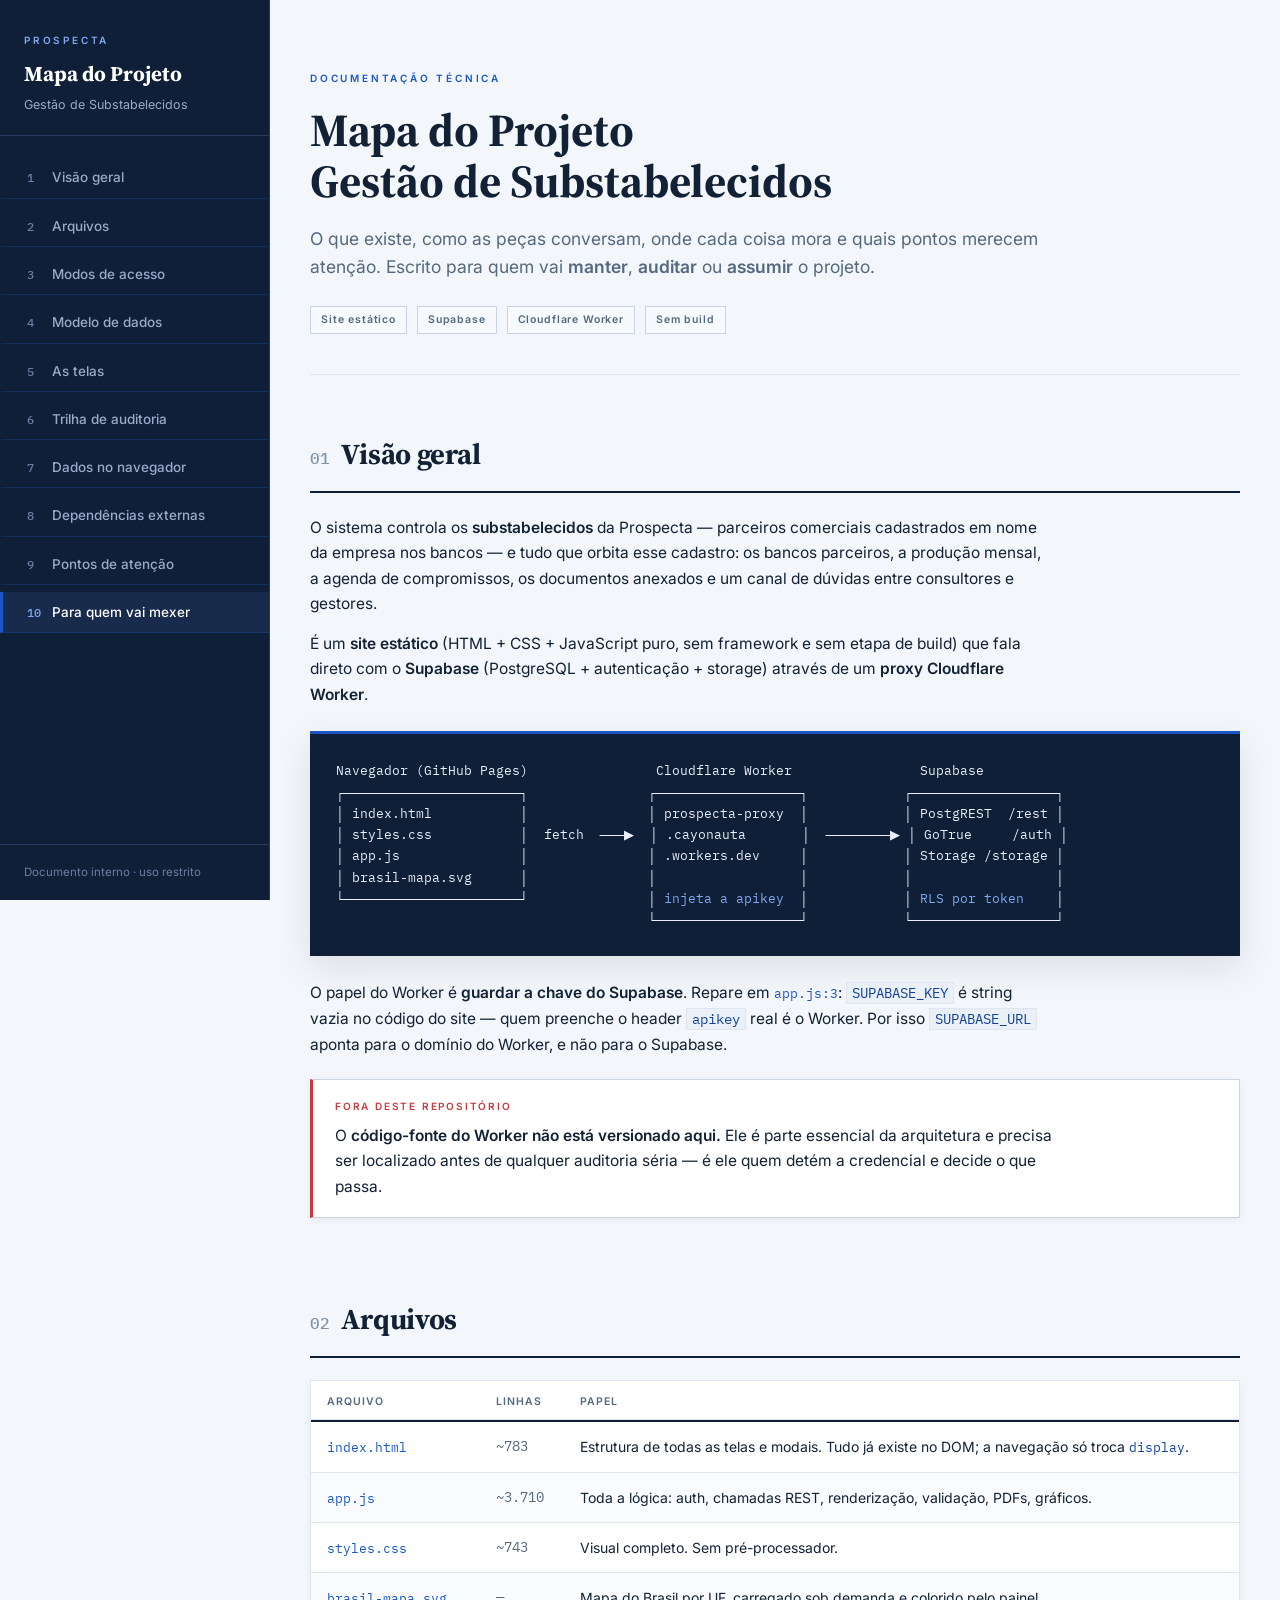
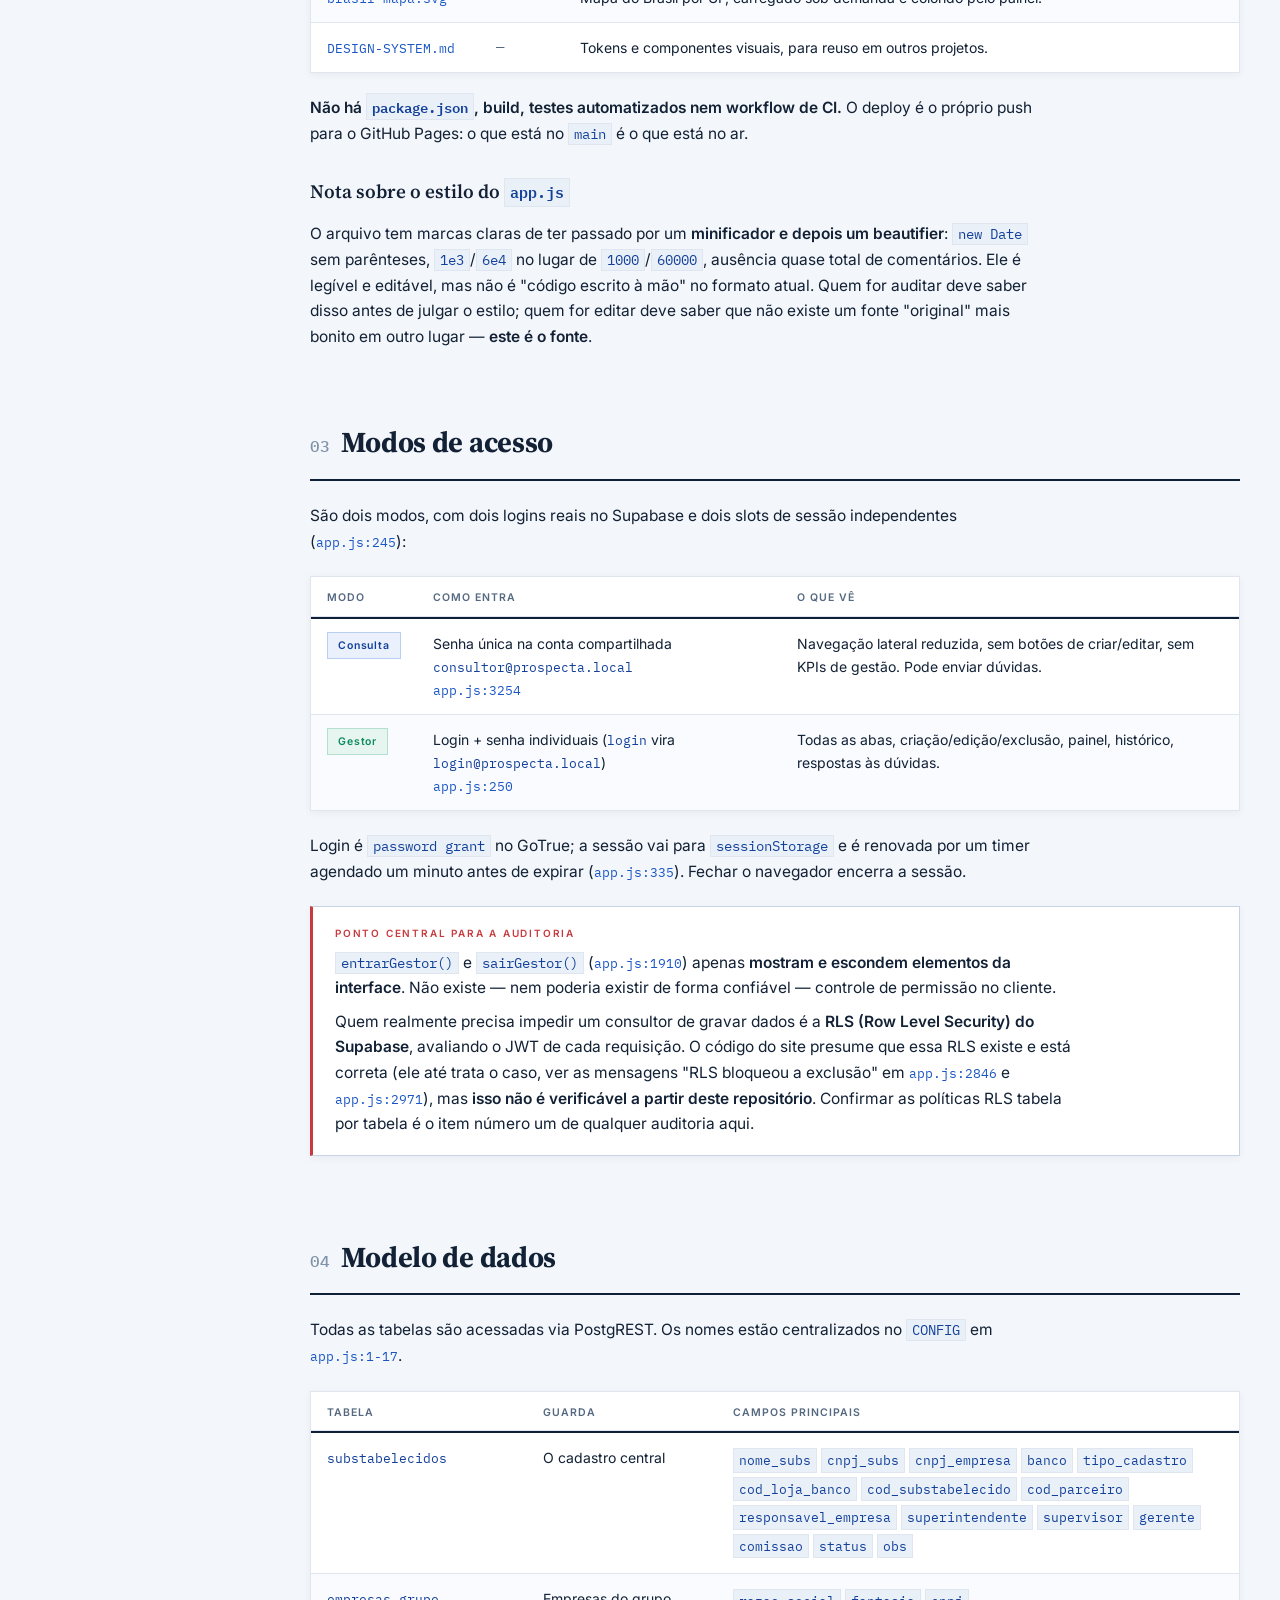
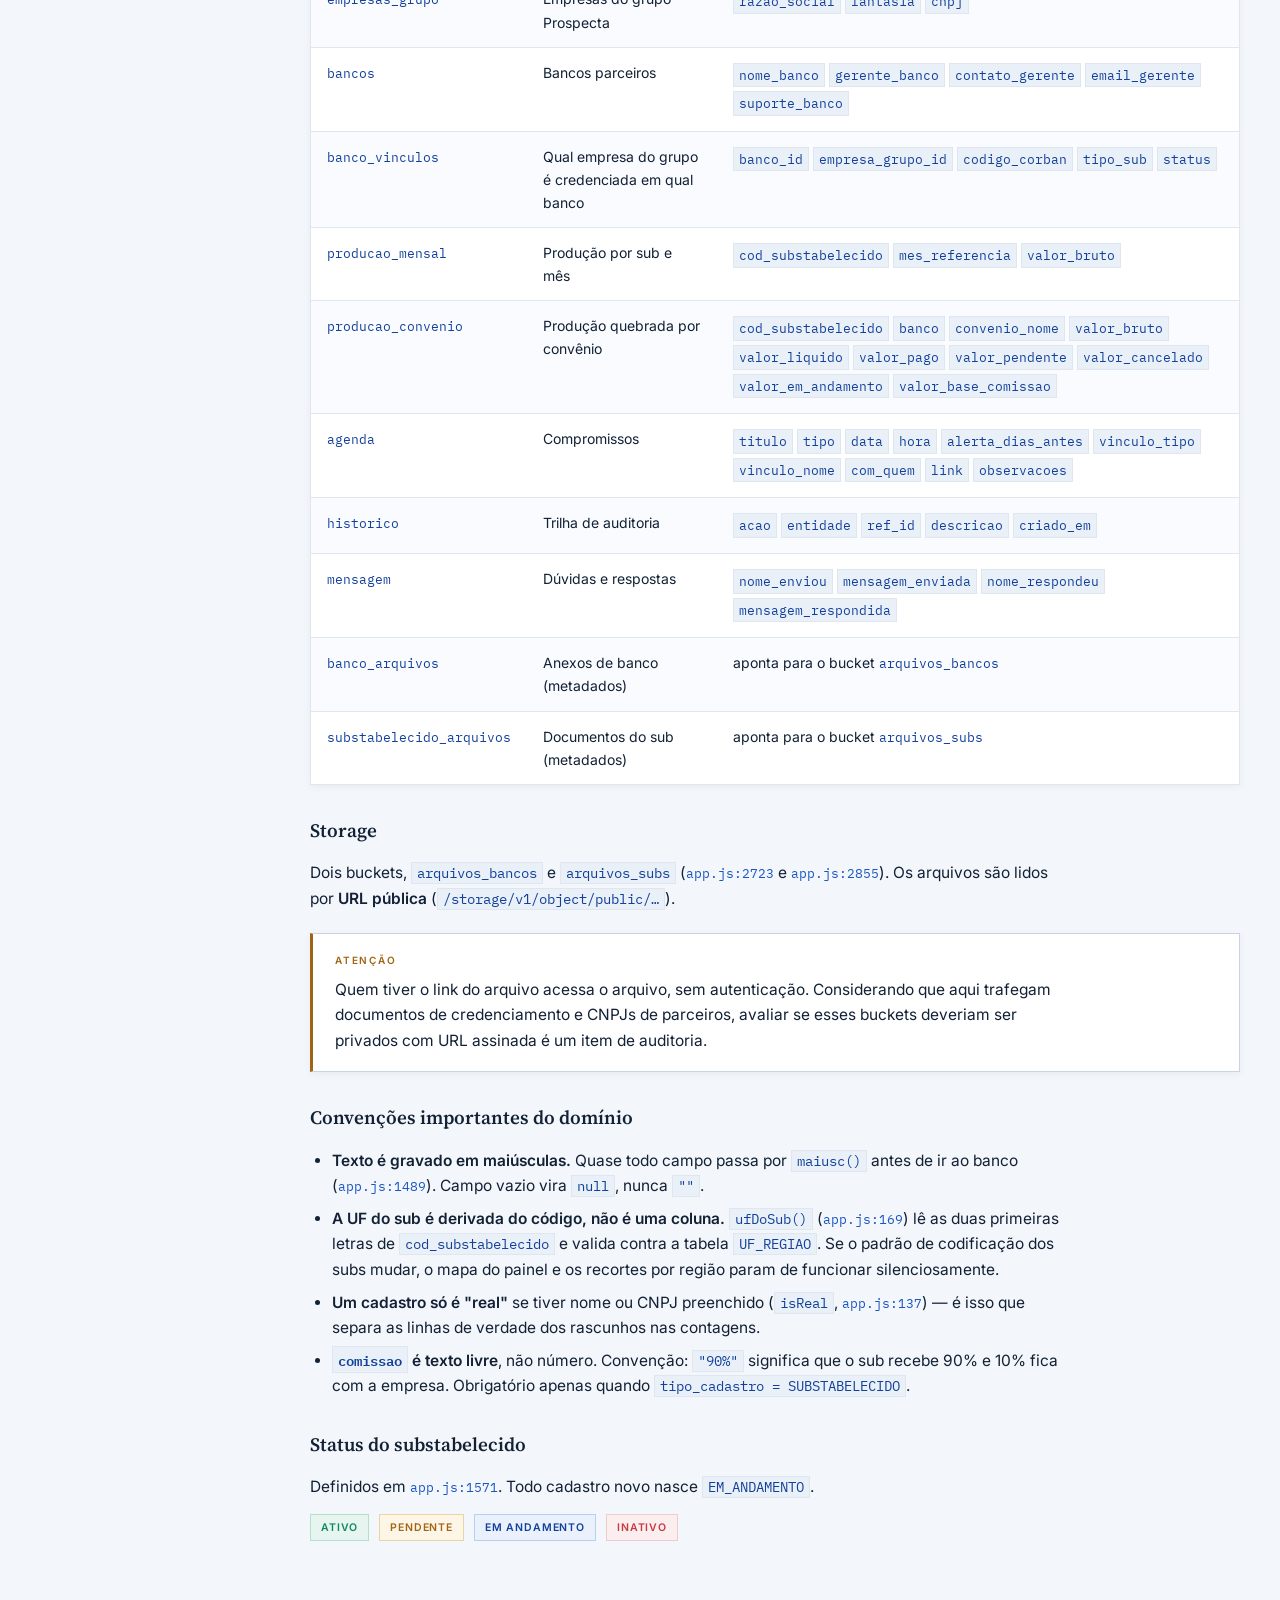
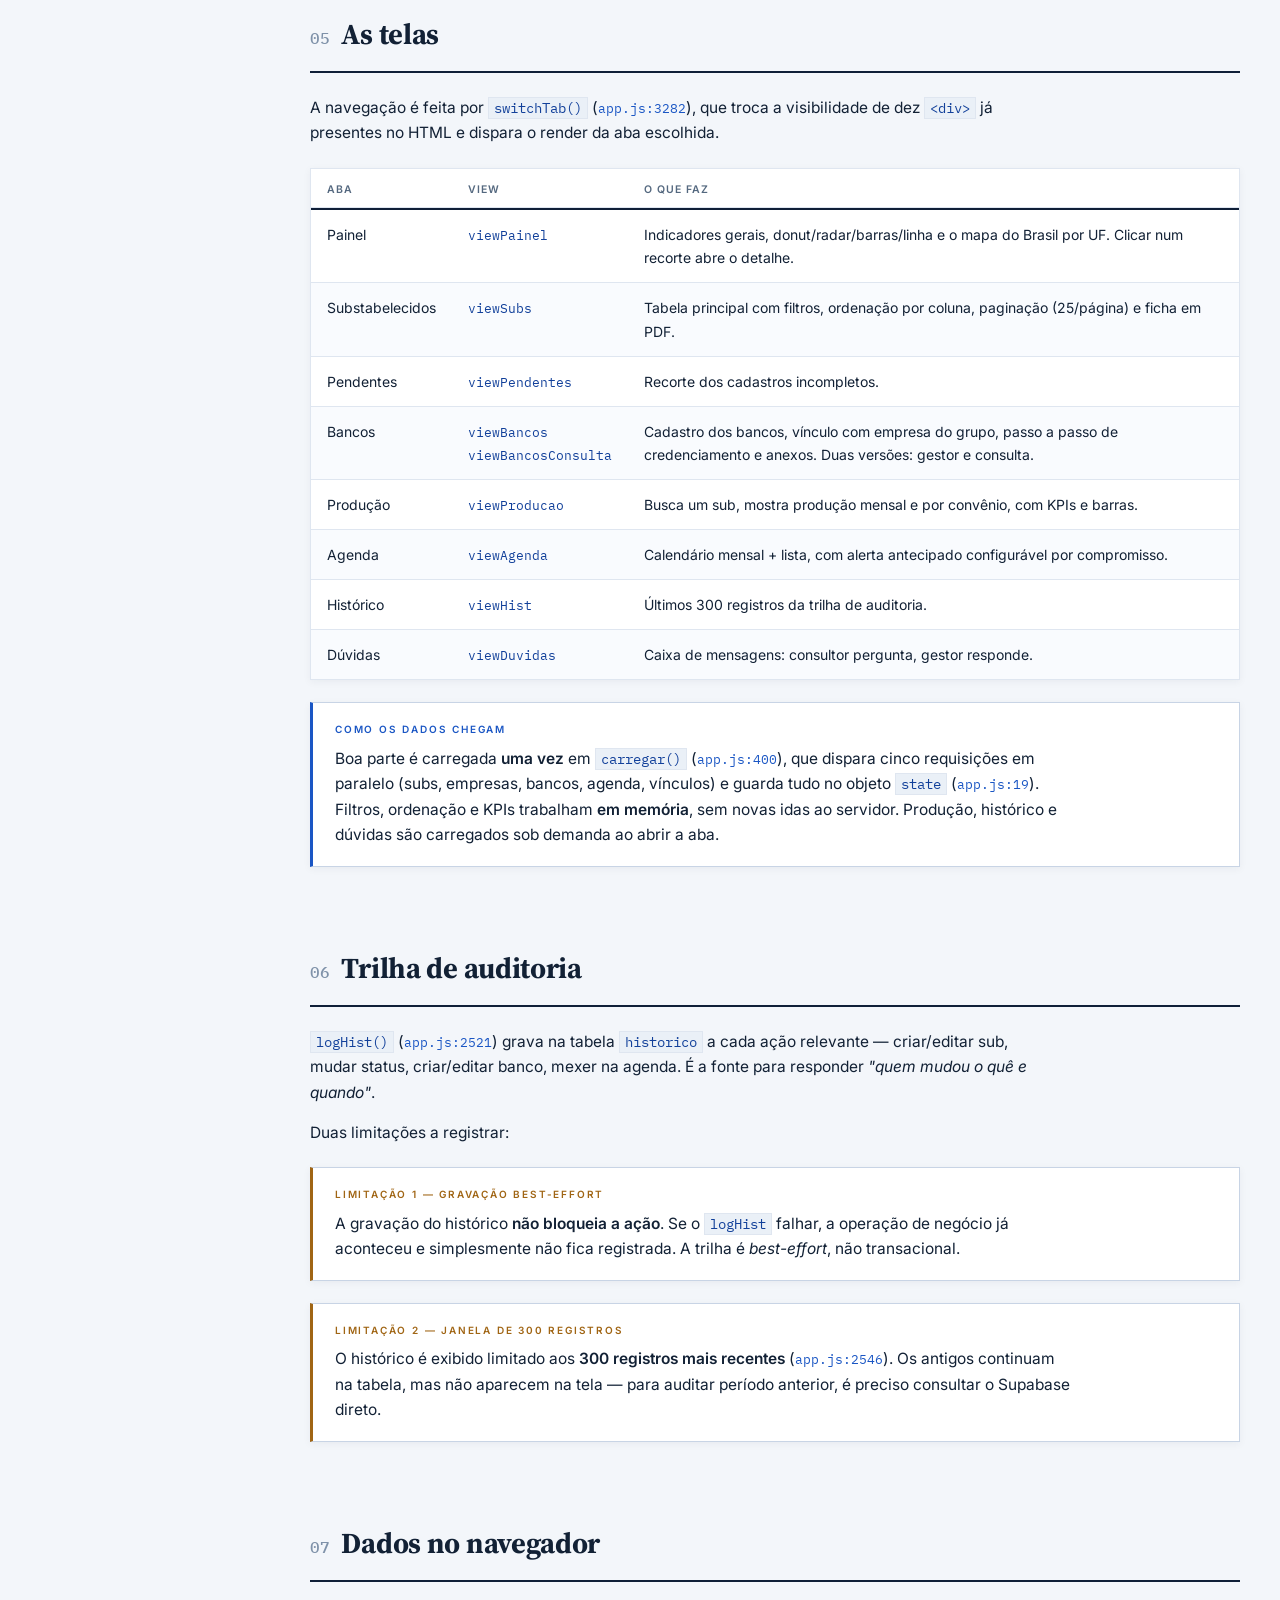
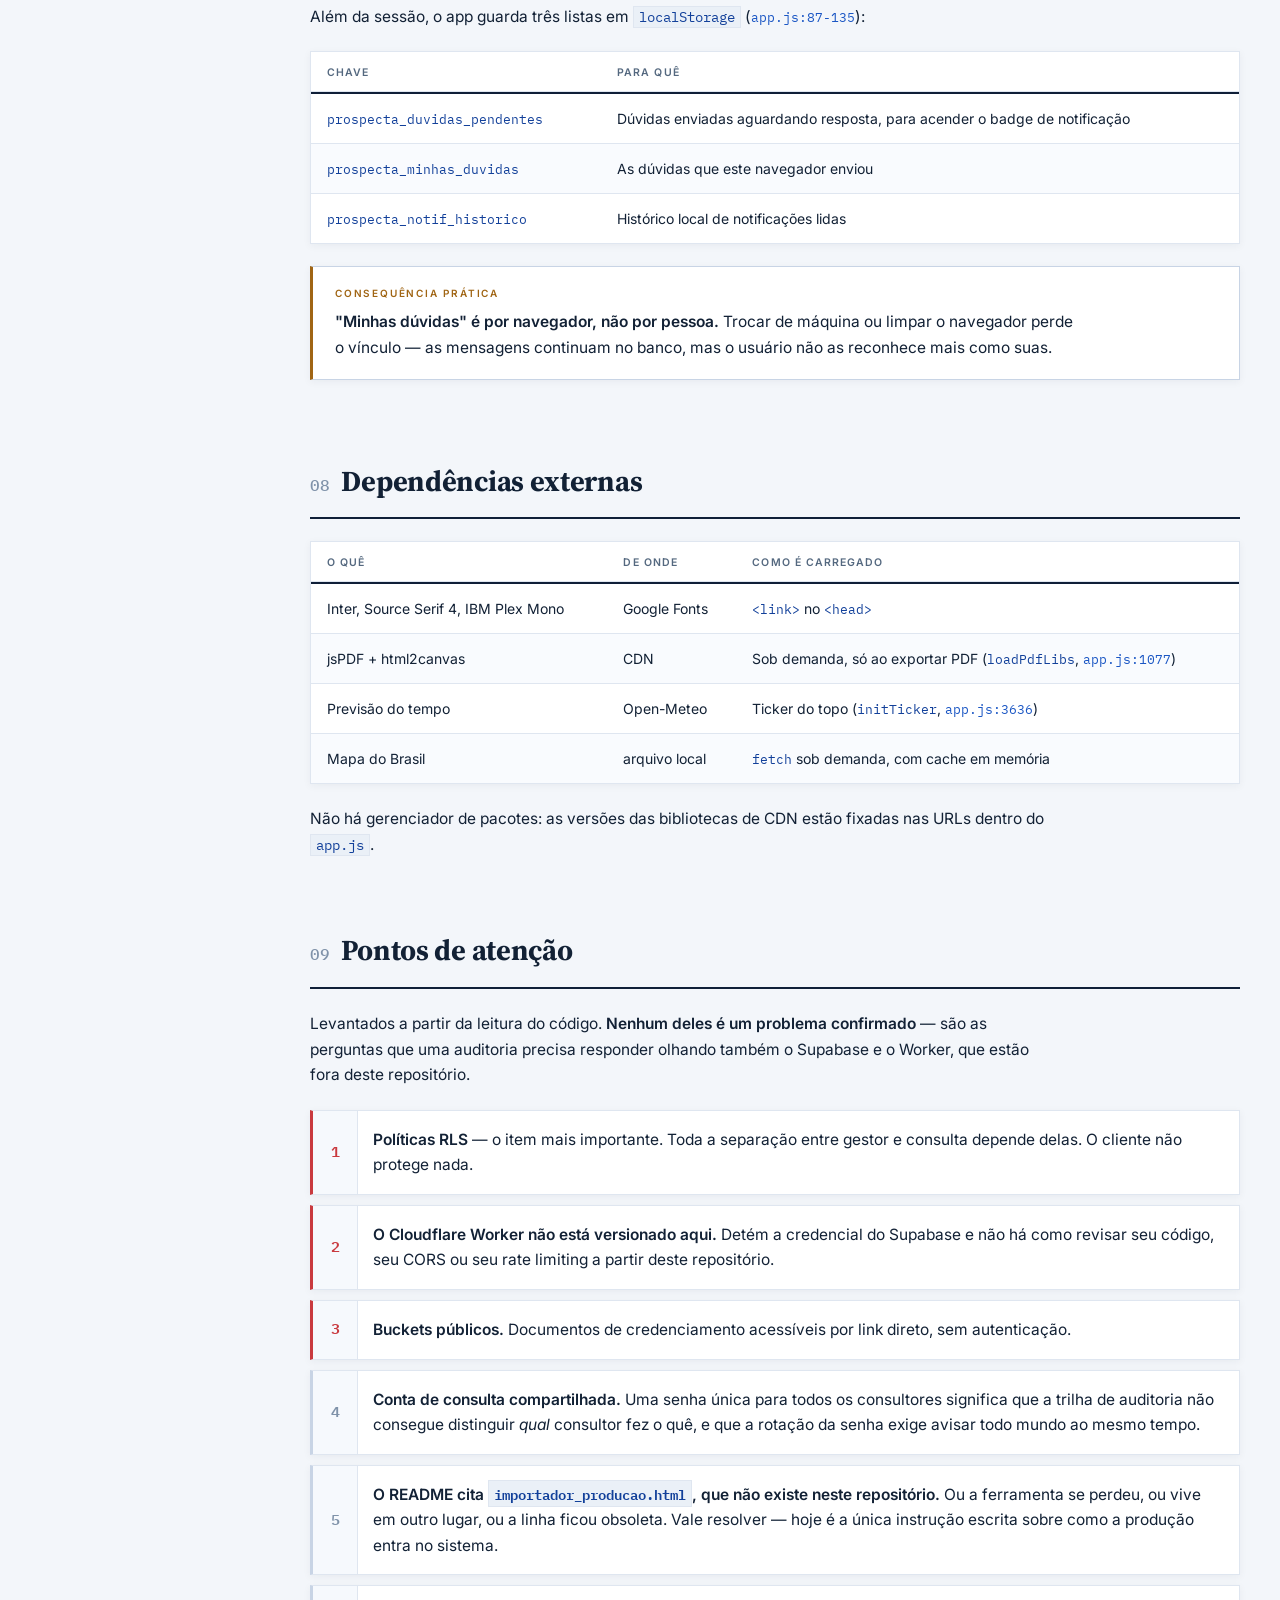
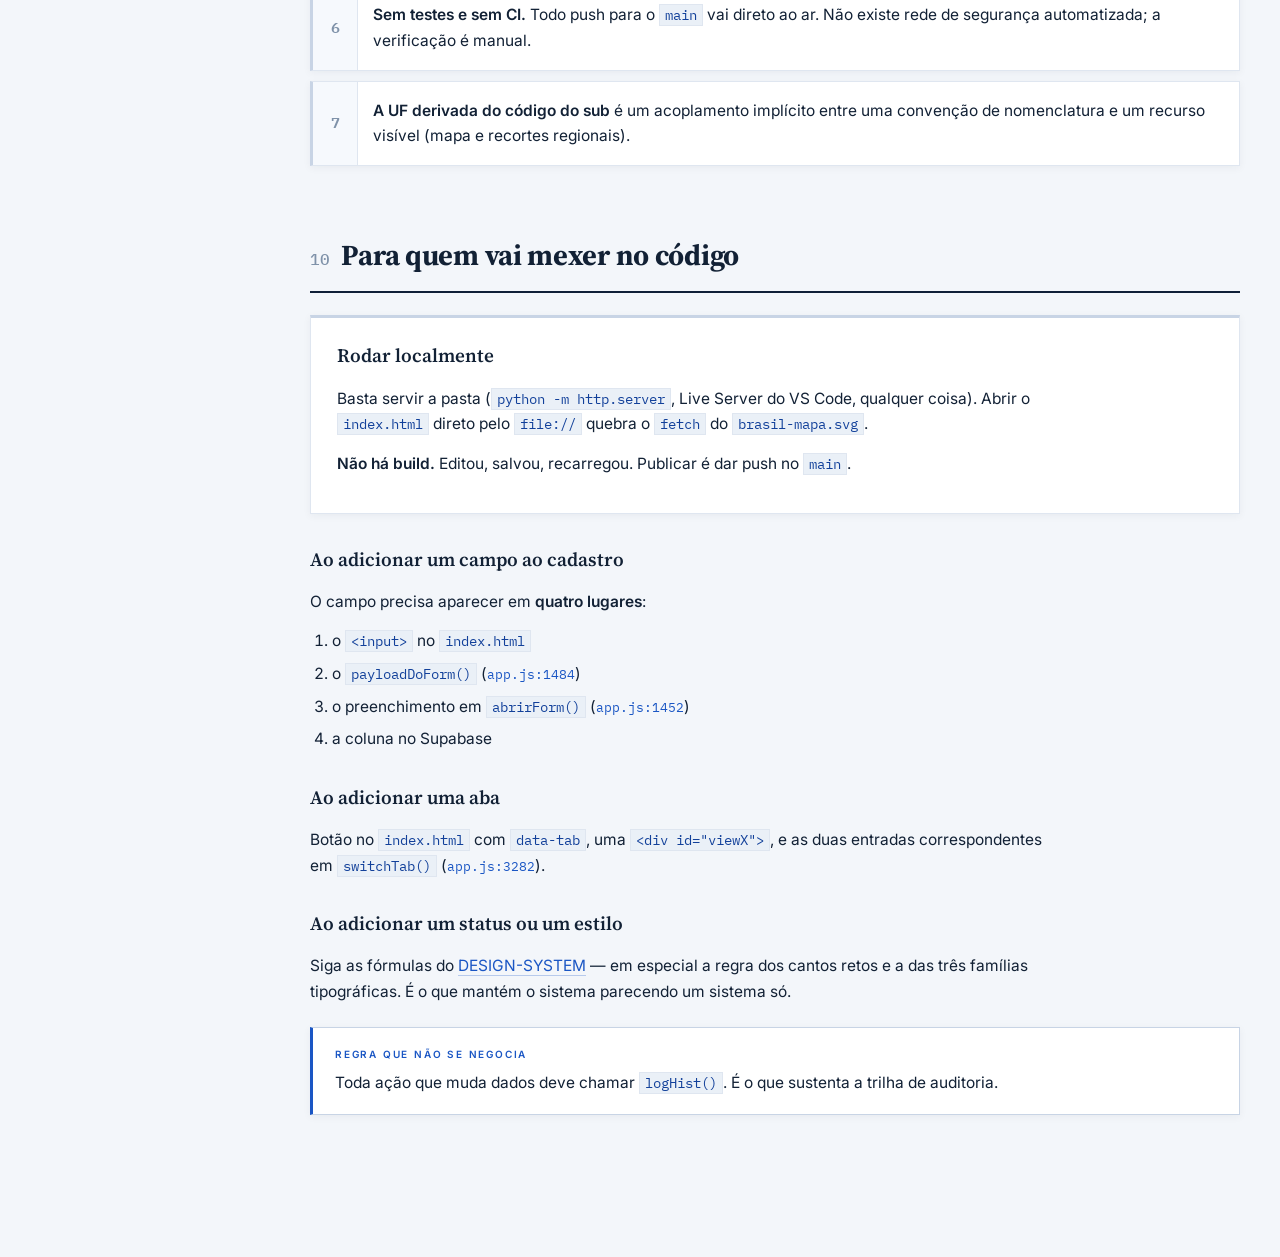
==== docs/arquitetura.html @ 0518b16e "docs" ====
<!doctype html>
<html lang="pt-BR">
<head>
<meta charset="utf-8">
<meta name="viewport" content="width=device-width,initial-scale=1">
<title>Mapa do Projeto — Gestão de Substabelecidos</title>
<link rel="preconnect" href="https://fonts.googleapis.com">
<link rel="preconnect" href="https://fonts.gstatic.com" crossorigin>
<link href="https://fonts.googleapis.com/css2?family=Inter:wght@400;500;600;700&family=Source+Serif+4:opsz,wght@8..60,600;8..60,700&family=IBM+Plex+Mono:wght@500;600&display=swap" rel="stylesheet">
<style>
:root{
  --bg:#f3f6fa; --bg2:#eaf0f7; --panel:#fff; --panel2:#f6f9fd;
  --line:#dfe6f0; --line2:#c8d4e5;
  --txt:#122135; --muted:#54687f; --dim:#7f92a9;
  --cyan:#1a56c4; --cyan-dim:#12409a;
  --ativo:#0e8a5f; --inativo:#c93a3f; --warn:#a06514;
  --side-bg:#0f1f38; --side-bg2:#182b4c; --side-line:#26395c;
  --side-txt:#e9eef8; --side-muted:#9aabc9; --side-dim:#6c7fa3;
  --shadow:0 12px 34px rgba(15,31,56,.10);
  --shadow-sm:0 2px 8px rgba(15,31,56,.05);
  --sans:'Inter',system-ui,sans-serif;
  --disp:'Source Serif 4',Georgia,serif;
  --mono:'IBM Plex Mono','Roboto Mono',monospace;
  --nav-w:270px;
}
*{box-sizing:border-box;border-radius:0!important;margin:0;padding:0}
html{scroll-behavior:smooth}
body{
  background:var(--bg); color:var(--txt); font-family:var(--sans);
  font-size:15.5px; line-height:1.65; -webkit-font-smoothing:antialiased;
}

/* ---------- navegação lateral ---------- */
.nav{
  position:fixed; top:0; left:0; bottom:0; width:var(--nav-w); z-index:50;
  background:var(--side-bg); border-right:1px solid var(--side-line);
  display:flex; flex-direction:column; overflow-y:auto;
}
.nav-head{padding:26px 24px 20px; border-bottom:1px solid var(--side-line)}
.nav-kicker{font-size:10px; font-weight:600; letter-spacing:.28em; text-transform:uppercase; color:#7fa9ee}
.nav-head h1{font-family:var(--disp); font-weight:700; font-size:21px; color:#fff; margin-top:9px; line-height:1.25}
.nav-head .sub{font-size:12.5px; color:var(--side-muted); margin-top:8px}
.nav ol{list-style:none; padding:14px 0 30px}
.nav a{
  display:flex; gap:11px; align-items:baseline; padding:9px 24px;
  color:var(--side-muted); text-decoration:none; font-size:13.5px; font-weight:500;
  border-left:3px solid transparent; transition:.15s;
}
.nav a:hover{color:#fff; background:var(--side-bg2)}
.nav a.active{color:#fff; background:var(--side-bg2); border-left-color:var(--cyan)}
.nav a .n{font-family:var(--mono); font-size:11.5px; color:var(--side-dim); min-width:14px}
.nav a.active .n,.nav a:hover .n{color:#7fa9ee}
.nav-foot{margin-top:auto; padding:18px 24px; border-top:1px solid var(--side-line); font-size:11.5px; color:var(--side-dim)}

/* ---------- área de leitura ---------- */
.wrap{margin-left:var(--nav-w); padding:0 40px 120px; max-width:1040px}
.hero{padding:64px 0 40px; border-bottom:1px solid var(--line)}
.hero .kicker{font-size:10px; font-weight:600; letter-spacing:.28em; text-transform:uppercase; color:var(--cyan)}
.hero h1{font-family:var(--disp); font-weight:700; font-size:46px; line-height:1.12; margin-top:14px}
.hero .lead{font-size:17.5px; color:var(--muted); margin-top:18px; max-width:70ch}
.hero .meta{display:flex; gap:10px; flex-wrap:wrap; margin-top:24px}

section{padding-top:56px}
h2{
  font-family:var(--disp); font-weight:700; font-size:29px; letter-spacing:-.01em;
  padding-bottom:12px; border-bottom:2px solid var(--side-bg); margin-bottom:22px;
  scroll-margin-top:24px;
}
h2 .n{font-family:var(--mono); font-size:16px; font-weight:500; color:var(--dim); margin-right:12px}
h3{font-family:var(--disp); font-weight:600; font-size:19px; margin:30px 0 12px}
p{margin:14px 0; max-width:74ch}
ul,ol.body{margin:14px 0 14px 22px; max-width:74ch}
li{margin:7px 0}
strong{font-weight:600}
a{color:var(--cyan); text-decoration:none; border-bottom:1px solid rgba(26,86,196,.28)}
a:hover{border-bottom-color:var(--cyan)}

code{font-family:var(--mono); font-size:.875em; background:var(--bg2); border:1px solid var(--line); padding:1px 5px; color:var(--cyan-dim)}
h2 code,h3 code{font-size:.8em}

/* referência de arquivo:linha */
.ref{font-family:var(--mono); font-size:12.5px; white-space:nowrap; border-bottom-color:transparent}
.ref:hover{border-bottom-color:var(--cyan)}

/* ---------- blocos ---------- */
.card{background:var(--panel); border:1px solid var(--line); border-top:3px solid var(--line2); box-shadow:var(--shadow-sm); padding:22px 26px; margin:22px 0}

.diagram{
  background:var(--side-bg); color:var(--side-txt); border-top:3px solid var(--cyan);
  font-family:var(--mono); font-size:12.5px; line-height:1.7; white-space:pre;
  padding:26px; margin:24px 0; overflow-x:auto; box-shadow:var(--shadow);
}
.diagram .hl{color:#7fa9ee}

.note{
  background:var(--panel); border:1px solid var(--line2); border-left:3px solid var(--warn);
  padding:18px 22px; margin:22px 0; box-shadow:var(--shadow-sm);
}
.note.crit{border-left-color:var(--inativo)}
.note.info{border-left-color:var(--cyan)}
.note .tag{
  display:block; font-size:10px; font-weight:600; letter-spacing:.18em; text-transform:uppercase;
  color:var(--warn); margin-bottom:8px;
}
.note.crit .tag{color:var(--inativo)}
.note.info .tag{color:var(--cyan)}
.note p{margin:8px 0}
.note p:first-of-type{margin-top:0}
.note p:last-child{margin-bottom:0}

/* ---------- tabelas ---------- */
.tablecard{background:var(--panel); border:1px solid var(--line); box-shadow:var(--shadow-sm); margin:22px 0; overflow-x:auto}
table{width:100%; border-collapse:collapse; font-size:14px}
thead th{
  background:#fff; color:var(--muted); font-size:10.5px; font-weight:600;
  text-transform:uppercase; letter-spacing:.1em; padding:12px 16px; text-align:left;
  box-shadow:inset 0 -2px var(--side-bg), inset 0 -3px var(--line);
  white-space:nowrap;
}
tbody td{padding:13px 16px; border-bottom:1px solid var(--line); vertical-align:top}
tbody tr:last-child td{border-bottom:none}
tbody tr:nth-child(even){background:#f9fbfe}
tbody tr:hover{background:#eef4fc}
td code{background:transparent; border:none; padding:0; font-size:12.5px}
td.num{font-family:var(--mono); font-variant-numeric:tabular-nums; color:var(--muted); white-space:nowrap}
.t-fields code{display:inline-block; margin:2px 4px 2px 0; background:var(--bg2); border:1px solid var(--line); padding:1px 5px}

/* ---------- badges ---------- */
.badge{display:inline-block; padding:4px 10px; font-size:10.5px; font-weight:600; letter-spacing:.08em; border:1px solid; white-space:nowrap}
.badge.ativo{color:var(--ativo); background:#e6f5ef; border-color:#b3e0cd}
.badge.inativo{color:var(--inativo); background:#fbeeee; border-color:#f0cbcc}
.badge.pendente{color:var(--warn); background:#fdf6e7; border-color:#e8d5a4}
.badge.andamento{color:var(--cyan-dim); background:#eaf1fc; border-color:#b9cff2}
.badge.neutro{color:var(--muted); background:var(--panel2); border-color:var(--line2)}

/* ---------- lista de riscos ---------- */
.risks{list-style:none; margin:22px 0 0; counter-reset:r}
.risks li{
  counter-increment:r; position:relative; background:var(--panel);
  border:1px solid var(--line); border-left:3px solid var(--line2);
  padding:16px 20px 16px 60px; margin:10px 0; box-shadow:var(--shadow-sm); transition:.18s;
  max-width:none;
}
.risks li:hover{transform:translateY(-1px); border-left-color:var(--cyan); box-shadow:0 8px 22px rgba(15,31,56,.08)}
.risks li::before{
  content:counter(r); position:absolute; left:0; top:0; bottom:0; width:44px;
  display:flex; align-items:center; justify-content:center;
  font-family:var(--mono); font-size:15px; font-weight:600; color:var(--dim);
  background:var(--panel2); border-right:1px solid var(--line);
}
.risks li.top{border-left-color:var(--inativo)}
.risks li.top::before{color:var(--inativo)}
.risks b{font-weight:600}

.kpis{display:grid; grid-template-columns:repeat(auto-fit,minmax(150px,1fr)); gap:14px; margin:24px 0}
.kpi{background:var(--panel); border:1px solid var(--line); border-top:3px solid var(--line2); padding:16px 18px; box-shadow:var(--shadow-sm); transition:.18s}
.kpi:hover{transform:translateY(-2px); border-top-color:var(--cyan); box-shadow:0 10px 26px rgba(15,31,56,.09)}
.kpi .k-label{font-size:10px; text-transform:uppercase; letter-spacing:.12em; color:var(--dim); font-weight:600}
.kpi .k-val{font-family:var(--disp); font-weight:700; font-size:30px; margin-top:6px; font-variant-numeric:tabular-nums}
.kpi .k-sub{font-size:12.5px; color:var(--muted); margin-top:4px}

@media (max-width:1000px){
  :root{--nav-w:0px}
  .nav{position:static; width:auto; flex-direction:column}
  .nav ol{display:flex; flex-wrap:wrap; padding:10px 14px 16px}
  .nav a{padding:7px 12px; border-left:none; border-bottom:2px solid transparent}
  .nav a.active{border-left:none; border-bottom-color:var(--cyan)}
  .nav-foot{display:none}
  .wrap{margin-left:0; padding:0 22px 80px}
  .hero{padding:38px 0 30px}
  .hero h1{font-size:33px}
}
</style>
</head>
<body>

<nav class="nav">
  <div class="nav-head">
    <span class="nav-kicker">Prospecta</span>
    <h1>Mapa do Projeto</h1>
    <div class="sub">Gestão de Substabelecidos</div>
  </div>
  <ol id="toc">
    <li><a href="#s1"><span class="n">1</span> Visão geral</a></li>
    <li><a href="#s2"><span class="n">2</span> Arquivos</a></li>
    <li><a href="#s3"><span class="n">3</span> Modos de acesso</a></li>
    <li><a href="#s4"><span class="n">4</span> Modelo de dados</a></li>
    <li><a href="#s5"><span class="n">5</span> As telas</a></li>
    <li><a href="#s6"><span class="n">6</span> Trilha de auditoria</a></li>
    <li><a href="#s7"><span class="n">7</span> Dados no navegador</a></li>
    <li><a href="#s8"><span class="n">8</span> Dependências externas</a></li>
    <li><a href="#s9"><span class="n">9</span> Pontos de atenção</a></li>
    <li><a href="#s10"><span class="n">10</span> Para quem vai mexer</a></li>
  </ol>
  <div class="nav-foot">Documento interno · uso restrito</div>
</nav>

<main class="wrap">

<header class="hero">
  <span class="kicker">Documentação técnica</span>
  <h1>Mapa do Projeto<br>Gestão de Substabelecidos</h1>
  <p class="lead">O que existe, como as peças conversam, onde cada coisa mora e quais pontos merecem atenção. Escrito para quem vai <strong>manter</strong>, <strong>auditar</strong> ou <strong>assumir</strong> o projeto.</p>
  <div class="meta">
    <span class="badge neutro">Site estático</span>
    <span class="badge neutro">Supabase</span>
    <span class="badge neutro">Cloudflare Worker</span>
    <span class="badge neutro">Sem build</span>
  </div>
</header>

<!-- 1 -->
<section id="s1">
  <h2><span class="n">01</span>Visão geral</h2>
  <p>O sistema controla os <strong>substabelecidos</strong> da Prospecta — parceiros comerciais cadastrados em nome da empresa nos bancos — e tudo que orbita esse cadastro: os bancos parceiros, a produção mensal, a agenda de compromissos, os documentos anexados e um canal de dúvidas entre consultores e gestores.</p>
  <p>É um <strong>site estático</strong> (HTML + CSS + JavaScript puro, sem framework e sem etapa de build) que fala direto com o <strong>Supabase</strong> (PostgreSQL + autenticação + storage) através de um <strong>proxy Cloudflare Worker</strong>.</p>

<div class="diagram">Navegador (GitHub Pages)                Cloudflare Worker                Supabase
┌──────────────────────┐               ┌──────────────────┐            ┌──────────────────┐
│ index.html           │               │ prospecta-proxy  │            │ PostgREST  /rest │
│ styles.css           │  fetch  ───▶  │ .cayonauta       │  ────────▶ │ GoTrue     /auth │
│ app.js               │               │ .workers.dev     │            │ Storage /storage │
│ brasil-mapa.svg      │               │                  │            │                  │
└──────────────────────┘               │ <span class="hl">injeta a apikey</span>  │            │ <span class="hl">RLS por token</span>    │
                                       └──────────────────┘            └──────────────────┘</div>

  <p>O papel do Worker é <strong>guardar a chave do Supabase</strong>. Repare em <a class="ref" href="app.js#L3">app.js:3</a>: <code>SUPABASE_KEY</code> é string vazia no código do site — quem preenche o header <code>apikey</code> real é o Worker. Por isso <code>SUPABASE_URL</code> aponta para o domínio do Worker, e não para o Supabase.</p>

  <div class="note crit">
    <span class="tag">Fora deste repositório</span>
    <p>O <strong>código-fonte do Worker não está versionado aqui.</strong> Ele é parte essencial da arquitetura e precisa ser localizado antes de qualquer auditoria séria — é ele quem detém a credencial e decide o que passa.</p>
  </div>
</section>

<!-- 2 -->
<section id="s2">
  <h2><span class="n">02</span>Arquivos</h2>
  <div class="tablecard">
    <table>
      <thead><tr><th>Arquivo</th><th>Linhas</th><th>Papel</th></tr></thead>
      <tbody>
        <tr><td><a class="ref" href="index.html">index.html</a></td><td class="num">~783</td><td>Estrutura de todas as telas e modais. Tudo já existe no DOM; a navegação só troca <code>display</code>.</td></tr>
        <tr><td><a class="ref" href="app.js">app.js</a></td><td class="num">~3.710</td><td>Toda a lógica: auth, chamadas REST, renderização, validação, PDFs, gráficos.</td></tr>
        <tr><td><a class="ref" href="styles.css">styles.css</a></td><td class="num">~743</td><td>Visual completo. Sem pré-processador.</td></tr>
        <tr><td><a class="ref" href="brasil-mapa.svg">brasil-mapa.svg</a></td><td class="num">—</td><td>Mapa do Brasil por UF, carregado sob demanda e colorido pelo painel.</td></tr>
        <tr><td><a class="ref" href="DESIGN-SYSTEM.md">DESIGN-SYSTEM.md</a></td><td class="num">—</td><td>Tokens e componentes visuais, para reuso em outros projetos.</td></tr>
      </tbody>
    </table>
  </div>
  <p><strong>Não há <code>package.json</code>, build, testes automatizados nem workflow de CI.</strong> O deploy é o próprio push para o GitHub Pages: o que está no <code>main</code> é o que está no ar.</p>

  <h3>Nota sobre o estilo do <code>app.js</code></h3>
  <p>O arquivo tem marcas claras de ter passado por um <strong>minificador e depois um beautifier</strong>: <code>new Date</code> sem parênteses, <code>1e3</code>/<code>6e4</code> no lugar de <code>1000</code>/<code>60000</code>, ausência quase total de comentários. Ele é legível e editável, mas não é "código escrito à mão" no formato atual. Quem for auditar deve saber disso antes de julgar o estilo; quem for editar deve saber que não existe um fonte "original" mais bonito em outro lugar — <strong>este é o fonte</strong>.</p>
</section>

<!-- 3 -->
<section id="s3">
  <h2><span class="n">03</span>Modos de acesso</h2>
  <p>São dois modos, com dois logins reais no Supabase e dois slots de sessão independentes (<a class="ref" href="app.js#L245">app.js:245</a>):</p>
  <div class="tablecard">
    <table>
      <thead><tr><th>Modo</th><th>Como entra</th><th>O que vê</th></tr></thead>
      <tbody>
        <tr>
          <td><span class="badge andamento">Consulta</span></td>
          <td>Senha única na conta compartilhada <code>consultor@prospecta.local</code><br><a class="ref" href="app.js#L3254">app.js:3254</a></td>
          <td>Navegação lateral reduzida, sem botões de criar/editar, sem KPIs de gestão. Pode enviar dúvidas.</td>
        </tr>
        <tr>
          <td><span class="badge ativo">Gestor</span></td>
          <td>Login + senha individuais (<code>login</code> vira <code>login@prospecta.local</code>)<br><a class="ref" href="app.js#L250">app.js:250</a></td>
          <td>Todas as abas, criação/edição/exclusão, painel, histórico, respostas às dúvidas.</td>
        </tr>
      </tbody>
    </table>
  </div>
  <p>Login é <code>password grant</code> no GoTrue; a sessão vai para <code>sessionStorage</code> e é renovada por um timer agendado um minuto antes de expirar (<a class="ref" href="app.js#L335">app.js:335</a>). Fechar o navegador encerra a sessão.</p>

  <div class="note crit">
    <span class="tag">Ponto central para a auditoria</span>
    <p><code>entrarGestor()</code> e <code>sairGestor()</code> (<a class="ref" href="app.js#L1910">app.js:1910</a>) apenas <strong>mostram e escondem elementos da interface</strong>. Não existe — nem poderia existir de forma confiável — controle de permissão no cliente.</p>
    <p>Quem realmente precisa impedir um consultor de gravar dados é a <strong>RLS (Row Level Security) do Supabase</strong>, avaliando o JWT de cada requisição. O código do site presume que essa RLS existe e está correta (ele até trata o caso, ver as mensagens "RLS bloqueou a exclusão" em <a class="ref" href="app.js#L2846">app.js:2846</a> e <a class="ref" href="app.js#L2971">app.js:2971</a>), mas <strong>isso não é verificável a partir deste repositório</strong>. Confirmar as políticas RLS tabela por tabela é o item número um de qualquer auditoria aqui.</p>
  </div>
</section>

<!-- 4 -->
<section id="s4">
  <h2><span class="n">04</span>Modelo de dados</h2>
  <p>Todas as tabelas são acessadas via PostgREST. Os nomes estão centralizados no <code>CONFIG</code> em <a class="ref" href="app.js#L1">app.js:1-17</a>.</p>
  <div class="tablecard">
    <table>
      <thead><tr><th>Tabela</th><th>Guarda</th><th>Campos principais</th></tr></thead>
      <tbody>
        <tr><td><code>substabelecidos</code></td><td>O cadastro central</td><td class="t-fields"><code>nome_subs</code><code>cnpj_subs</code><code>cnpj_empresa</code><code>banco</code><code>tipo_cadastro</code><code>cod_loja_banco</code><code>cod_substabelecido</code><code>cod_parceiro</code><code>responsavel_empresa</code><code>superintendente</code><code>supervisor</code><code>gerente</code><code>comissao</code><code>status</code><code>obs</code></td></tr>
        <tr><td><code>empresas_grupo</code></td><td>Empresas do grupo Prospecta</td><td class="t-fields"><code>razao_social</code><code>fantasia</code><code>cnpj</code></td></tr>
        <tr><td><code>bancos</code></td><td>Bancos parceiros</td><td class="t-fields"><code>nome_banco</code><code>gerente_banco</code><code>contato_gerente</code><code>email_gerente</code><code>suporte_banco</code></td></tr>
        <tr><td><code>banco_vinculos</code></td><td>Qual empresa do grupo é credenciada em qual banco</td><td class="t-fields"><code>banco_id</code><code>empresa_grupo_id</code><code>codigo_corban</code><code>tipo_sub</code><code>status</code></td></tr>
        <tr><td><code>producao_mensal</code></td><td>Produção por sub e mês</td><td class="t-fields"><code>cod_substabelecido</code><code>mes_referencia</code><code>valor_bruto</code></td></tr>
        <tr><td><code>producao_convenio</code></td><td>Produção quebrada por convênio</td><td class="t-fields"><code>cod_substabelecido</code><code>banco</code><code>convenio_nome</code><code>valor_bruto</code><code>valor_liquido</code><code>valor_pago</code><code>valor_pendente</code><code>valor_cancelado</code><code>valor_em_andamento</code><code>valor_base_comissao</code></td></tr>
        <tr><td><code>agenda</code></td><td>Compromissos</td><td class="t-fields"><code>titulo</code><code>tipo</code><code>data</code><code>hora</code><code>alerta_dias_antes</code><code>vinculo_tipo</code><code>vinculo_nome</code><code>com_quem</code><code>link</code><code>observacoes</code></td></tr>
        <tr><td><code>historico</code></td><td>Trilha de auditoria</td><td class="t-fields"><code>acao</code><code>entidade</code><code>ref_id</code><code>descricao</code><code>criado_em</code></td></tr>
        <tr><td><code>mensagem</code></td><td>Dúvidas e respostas</td><td class="t-fields"><code>nome_enviou</code><code>mensagem_enviada</code><code>nome_respondeu</code><code>mensagem_respondida</code></td></tr>
        <tr><td><code>banco_arquivos</code></td><td>Anexos de banco (metadados)</td><td>aponta para o bucket <code>arquivos_bancos</code></td></tr>
        <tr><td><code>substabelecido_arquivos</code></td><td>Documentos do sub (metadados)</td><td>aponta para o bucket <code>arquivos_subs</code></td></tr>
      </tbody>
    </table>
  </div>

  <h3>Storage</h3>
  <p>Dois buckets, <code>arquivos_bancos</code> e <code>arquivos_subs</code> (<a class="ref" href="app.js#L2723">app.js:2723</a> e <a class="ref" href="app.js#L2855">app.js:2855</a>). Os arquivos são lidos por <strong>URL pública</strong> (<code>/storage/v1/object/public/…</code>).</p>
  <div class="note">
    <span class="tag">Atenção</span>
    <p>Quem tiver o link do arquivo acessa o arquivo, sem autenticação. Considerando que aqui trafegam documentos de credenciamento e CNPJs de parceiros, avaliar se esses buckets deveriam ser privados com URL assinada é um item de auditoria.</p>
  </div>

  <h3>Convenções importantes do domínio</h3>
  <ul>
    <li><strong>Texto é gravado em maiúsculas.</strong> Quase todo campo passa por <code>maiusc()</code> antes de ir ao banco (<a class="ref" href="app.js#L1489">app.js:1489</a>). Campo vazio vira <code>null</code>, nunca <code>""</code>.</li>
    <li><strong>A UF do sub é derivada do código, não é uma coluna.</strong> <code>ufDoSub()</code> (<a class="ref" href="app.js#L169">app.js:169</a>) lê as duas primeiras letras de <code>cod_substabelecido</code> e valida contra a tabela <code>UF_REGIAO</code>. Se o padrão de codificação dos subs mudar, o mapa do painel e os recortes por região param de funcionar silenciosamente.</li>
    <li><strong>Um cadastro só é "real"</strong> se tiver nome ou CNPJ preenchido (<code>isReal</code>, <a class="ref" href="app.js#L137">app.js:137</a>) — é isso que separa as linhas de verdade dos rascunhos nas contagens.</li>
    <li><strong><code>comissao</code> é texto livre</strong>, não número. Convenção: <code>"90%"</code> significa que o sub recebe 90% e 10% fica com a empresa. Obrigatório apenas quando <code>tipo_cadastro = SUBSTABELECIDO</code>.</li>
  </ul>

  <h3>Status do substabelecido</h3>
  <p>Definidos em <a class="ref" href="app.js#L1571">app.js:1571</a>. Todo cadastro novo nasce <code>EM_ANDAMENTO</code>.</p>
  <p style="display:flex; gap:10px; flex-wrap:wrap">
    <span class="badge ativo">ATIVO</span>
    <span class="badge pendente">PENDENTE</span>
    <span class="badge andamento">EM ANDAMENTO</span>
    <span class="badge inativo">INATIVO</span>
  </p>
</section>

<!-- 5 -->
<section id="s5">
  <h2><span class="n">05</span>As telas</h2>
  <p>A navegação é feita por <code>switchTab()</code> (<a class="ref" href="app.js#L3282">app.js:3282</a>), que troca a visibilidade de dez <code>&lt;div&gt;</code> já presentes no HTML e dispara o render da aba escolhida.</p>
  <div class="tablecard">
    <table>
      <thead><tr><th>Aba</th><th>View</th><th>O que faz</th></tr></thead>
      <tbody>
        <tr><td>Painel</td><td><code>viewPainel</code></td><td>Indicadores gerais, donut/radar/barras/linha e o mapa do Brasil por UF. Clicar num recorte abre o detalhe.</td></tr>
        <tr><td>Substabelecidos</td><td><code>viewSubs</code></td><td>Tabela principal com filtros, ordenação por coluna, paginação (25/página) e ficha em PDF.</td></tr>
        <tr><td>Pendentes</td><td><code>viewPendentes</code></td><td>Recorte dos cadastros incompletos.</td></tr>
        <tr><td>Bancos</td><td><code>viewBancos</code><br><code>viewBancosConsulta</code></td><td>Cadastro dos bancos, vínculo com empresa do grupo, passo a passo de credenciamento e anexos. Duas versões: gestor e consulta.</td></tr>
        <tr><td>Produção</td><td><code>viewProducao</code></td><td>Busca um sub, mostra produção mensal e por convênio, com KPIs e barras.</td></tr>
        <tr><td>Agenda</td><td><code>viewAgenda</code></td><td>Calendário mensal + lista, com alerta antecipado configurável por compromisso.</td></tr>
        <tr><td>Histórico</td><td><code>viewHist</code></td><td>Últimos 300 registros da trilha de auditoria.</td></tr>
        <tr><td>Dúvidas</td><td><code>viewDuvidas</code></td><td>Caixa de mensagens: consultor pergunta, gestor responde.</td></tr>
      </tbody>
    </table>
  </div>
  <div class="note info">
    <span class="tag">Como os dados chegam</span>
    <p>Boa parte é carregada <strong>uma vez</strong> em <code>carregar()</code> (<a class="ref" href="app.js#L400">app.js:400</a>), que dispara cinco requisições em paralelo (subs, empresas, bancos, agenda, vínculos) e guarda tudo no objeto <code>state</code> (<a class="ref" href="app.js#L19">app.js:19</a>). Filtros, ordenação e KPIs trabalham <strong>em memória</strong>, sem novas idas ao servidor. Produção, histórico e dúvidas são carregados sob demanda ao abrir a aba.</p>
  </div>
</section>

<!-- 6 -->
<section id="s6">
  <h2><span class="n">06</span>Trilha de auditoria</h2>
  <p><code>logHist()</code> (<a class="ref" href="app.js#L2521">app.js:2521</a>) grava na tabela <code>historico</code> a cada ação relevante — criar/editar sub, mudar status, criar/editar banco, mexer na agenda. É a fonte para responder <em>"quem mudou o quê e quando"</em>.</p>
  <p>Duas limitações a registrar:</p>
  <div class="note">
    <span class="tag">Limitação 1 — gravação best-effort</span>
    <p>A gravação do histórico <strong>não bloqueia a ação</strong>. Se o <code>logHist</code> falhar, a operação de negócio já aconteceu e simplesmente não fica registrada. A trilha é <em>best-effort</em>, não transacional.</p>
  </div>
  <div class="note">
    <span class="tag">Limitação 2 — janela de 300 registros</span>
    <p>O histórico é exibido limitado aos <strong>300 registros mais recentes</strong> (<a class="ref" href="app.js#L2546">app.js:2546</a>). Os antigos continuam na tabela, mas não aparecem na tela — para auditar período anterior, é preciso consultar o Supabase direto.</p>
  </div>
</section>

<!-- 7 -->
<section id="s7">
  <h2><span class="n">07</span>Dados no navegador</h2>
  <p>Além da sessão, o app guarda três listas em <code>localStorage</code> (<a class="ref" href="app.js#L87">app.js:87-135</a>):</p>
  <div class="tablecard">
    <table>
      <thead><tr><th>Chave</th><th>Para quê</th></tr></thead>
      <tbody>
        <tr><td><code>prospecta_duvidas_pendentes</code></td><td>Dúvidas enviadas aguardando resposta, para acender o badge de notificação</td></tr>
        <tr><td><code>prospecta_minhas_duvidas</code></td><td>As dúvidas que este navegador enviou</td></tr>
        <tr><td><code>prospecta_notif_historico</code></td><td>Histórico local de notificações lidas</td></tr>
      </tbody>
    </table>
  </div>
  <div class="note">
    <span class="tag">Consequência prática</span>
    <p><strong>"Minhas dúvidas" é por navegador, não por pessoa.</strong> Trocar de máquina ou limpar o navegador perde o vínculo — as mensagens continuam no banco, mas o usuário não as reconhece mais como suas.</p>
  </div>
</section>

<!-- 8 -->
<section id="s8">
  <h2><span class="n">08</span>Dependências externas</h2>
  <div class="tablecard">
    <table>
      <thead><tr><th>O quê</th><th>De onde</th><th>Como é carregado</th></tr></thead>
      <tbody>
        <tr><td>Inter, Source Serif 4, IBM Plex Mono</td><td>Google Fonts</td><td><code>&lt;link&gt;</code> no <code>&lt;head&gt;</code></td></tr>
        <tr><td>jsPDF + html2canvas</td><td>CDN</td><td>Sob demanda, só ao exportar PDF (<code>loadPdfLibs</code>, <a class="ref" href="app.js#L1077">app.js:1077</a>)</td></tr>
        <tr><td>Previsão do tempo</td><td>Open-Meteo</td><td>Ticker do topo (<code>initTicker</code>, <a class="ref" href="app.js#L3636">app.js:3636</a>)</td></tr>
        <tr><td>Mapa do Brasil</td><td>arquivo local</td><td><code>fetch</code> sob demanda, com cache em memória</td></tr>
      </tbody>
    </table>
  </div>
  <p>Não há gerenciador de pacotes: as versões das bibliotecas de CDN estão fixadas nas URLs dentro do <code>app.js</code>.</p>
</section>

<!-- 9 -->
<section id="s9">
  <h2><span class="n">09</span>Pontos de atenção</h2>
  <p>Levantados a partir da leitura do código. <strong>Nenhum deles é um problema confirmado</strong> — são as perguntas que uma auditoria precisa responder olhando também o Supabase e o Worker, que estão fora deste repositório.</p>
  <ol class="risks">
    <li class="top"><b>Políticas RLS</b> — o item mais importante. Toda a separação entre gestor e consulta depende delas. O cliente não protege nada.</li>
    <li class="top"><b>O Cloudflare Worker não está versionado aqui.</b> Detém a credencial do Supabase e não há como revisar seu código, seu CORS ou seu rate limiting a partir deste repositório.</li>
    <li class="top"><b>Buckets públicos.</b> Documentos de credenciamento acessíveis por link direto, sem autenticação.</li>
    <li><b>Conta de consulta compartilhada.</b> Uma senha única para todos os consultores significa que a trilha de auditoria não consegue distinguir <em>qual</em> consultor fez o quê, e que a rotação da senha exige avisar todo mundo ao mesmo tempo.</li>
    <li><b>O README cita <code>importador_producao.html</code>, que não existe neste repositório.</b> Ou a ferramenta se perdeu, ou vive em outro lugar, ou a linha ficou obsoleta. Vale resolver — hoje é a única instrução escrita sobre como a produção entra no sistema.</li>
    <li><b>Sem testes e sem CI.</b> Todo push para o <code>main</code> vai direto ao ar. Não existe rede de segurança automatizada; a verificação é manual.</li>
    <li><b>A UF derivada do código do sub</b> é um acoplamento implícito entre uma convenção de nomenclatura e um recurso visível (mapa e recortes regionais).</li>
  </ol>
</section>

<!-- 10 -->
<section id="s10">
  <h2><span class="n">10</span>Para quem vai mexer no código</h2>

  <div class="card">
    <h3 style="margin-top:0">Rodar localmente</h3>
    <p>Basta servir a pasta (<code>python -m http.server</code>, Live Server do VS Code, qualquer coisa). Abrir o <code>index.html</code> direto pelo <code>file://</code> quebra o <code>fetch</code> do <code>brasil-mapa.svg</code>.</p>
    <p><strong>Não há build.</strong> Editou, salvou, recarregou. Publicar é dar push no <code>main</code>.</p>
  </div>

  <h3>Ao adicionar um campo ao cadastro</h3>
  <p>O campo precisa aparecer em <strong>quatro lugares</strong>:</p>
  <ol class="body">
    <li>o <code>&lt;input&gt;</code> no <code>index.html</code></li>
    <li>o <code>payloadDoForm()</code> (<a class="ref" href="app.js#L1484">app.js:1484</a>)</li>
    <li>o preenchimento em <code>abrirForm()</code> (<a class="ref" href="app.js#L1452">app.js:1452</a>)</li>
    <li>a coluna no Supabase</li>
  </ol>

  <h3>Ao adicionar uma aba</h3>
  <p>Botão no <code>index.html</code> com <code>data-tab</code>, uma <code>&lt;div id="viewX"&gt;</code>, e as duas entradas correspondentes em <code>switchTab()</code> (<a class="ref" href="app.js#L3282">app.js:3282</a>).</p>

  <h3>Ao adicionar um status ou um estilo</h3>
  <p>Siga as fórmulas do <a href="DESIGN-SYSTEM.md">DESIGN-SYSTEM</a> — em especial a regra dos cantos retos e a das três famílias tipográficas. É o que mantém o sistema parecendo um sistema só.</p>

  <div class="note info">
    <span class="tag">Regra que não se negocia</span>
    <p>Toda ação que muda dados deve chamar <code>logHist()</code>. É o que sustenta a trilha de auditoria.</p>
  </div>
</section>

</main>

<script>
// destaca no índice a seção que está sendo lida
const links = [...document.querySelectorAll('.nav a')];
const map = new Map(links.map(a => [a.getAttribute('href').slice(1), a]));
const obs = new IntersectionObserver(entries => {
  entries.forEach(e => {
    if (e.isIntersecting) {
      links.forEach(a => a.classList.remove('active'));
      const a = map.get(e.target.id);
      if (a) a.classList.add('active');
    }
  });
}, { rootMargin: '-10% 0px -80% 0px' });
document.querySelectorAll('section[id]').forEach(s => obs.observe(s));
</script>

</body>
</html>
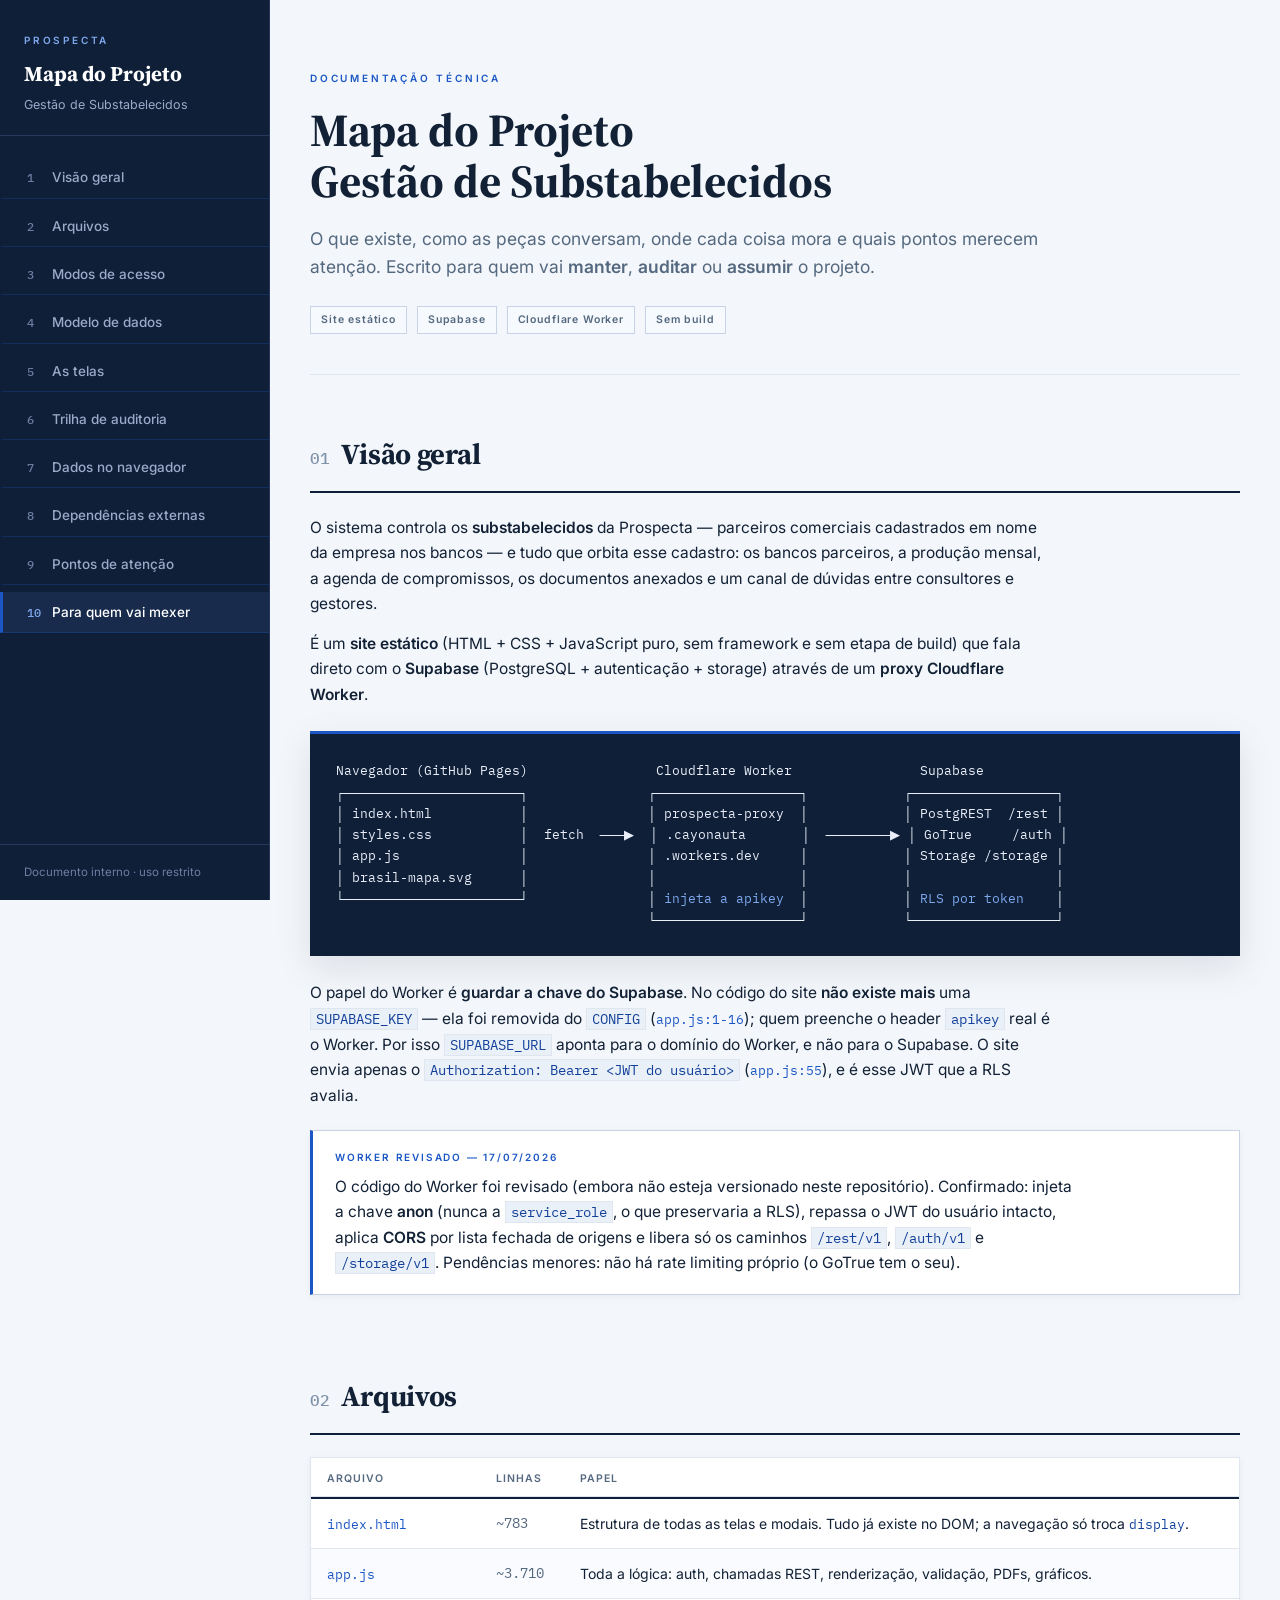
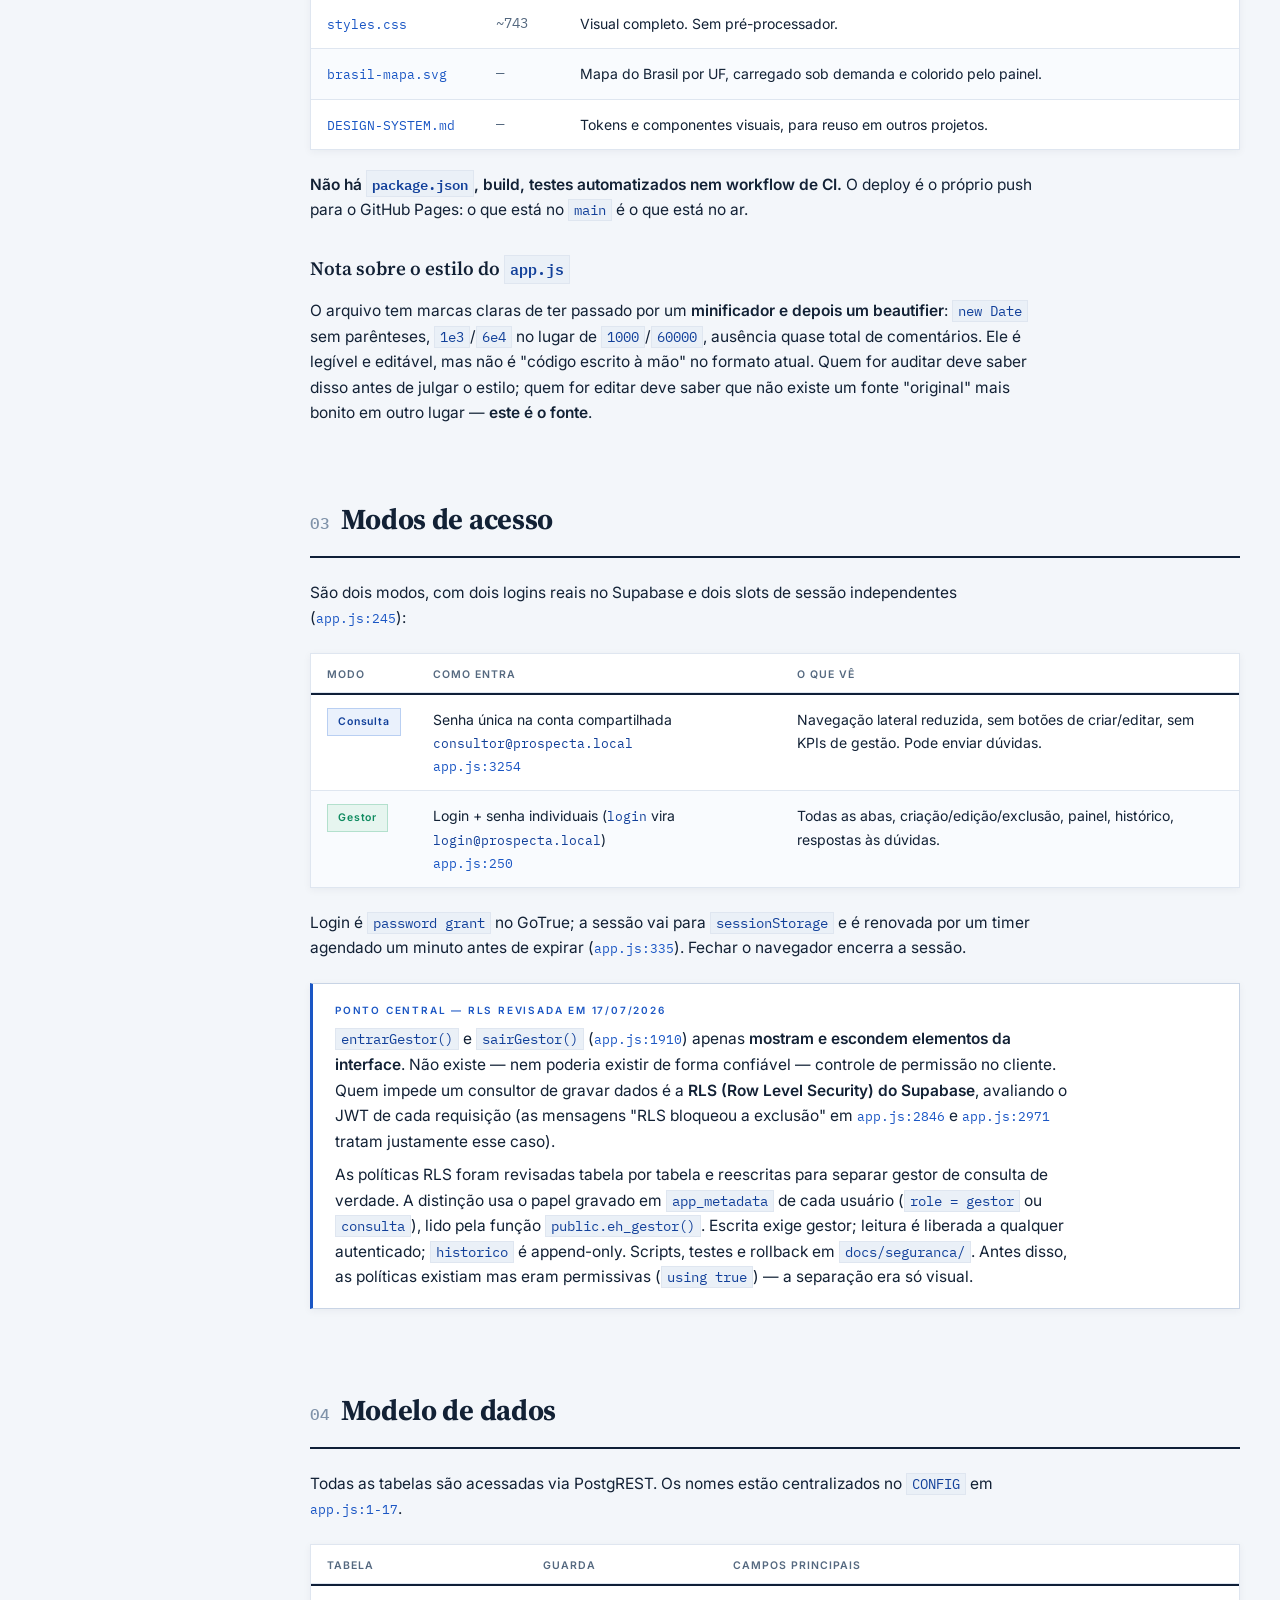
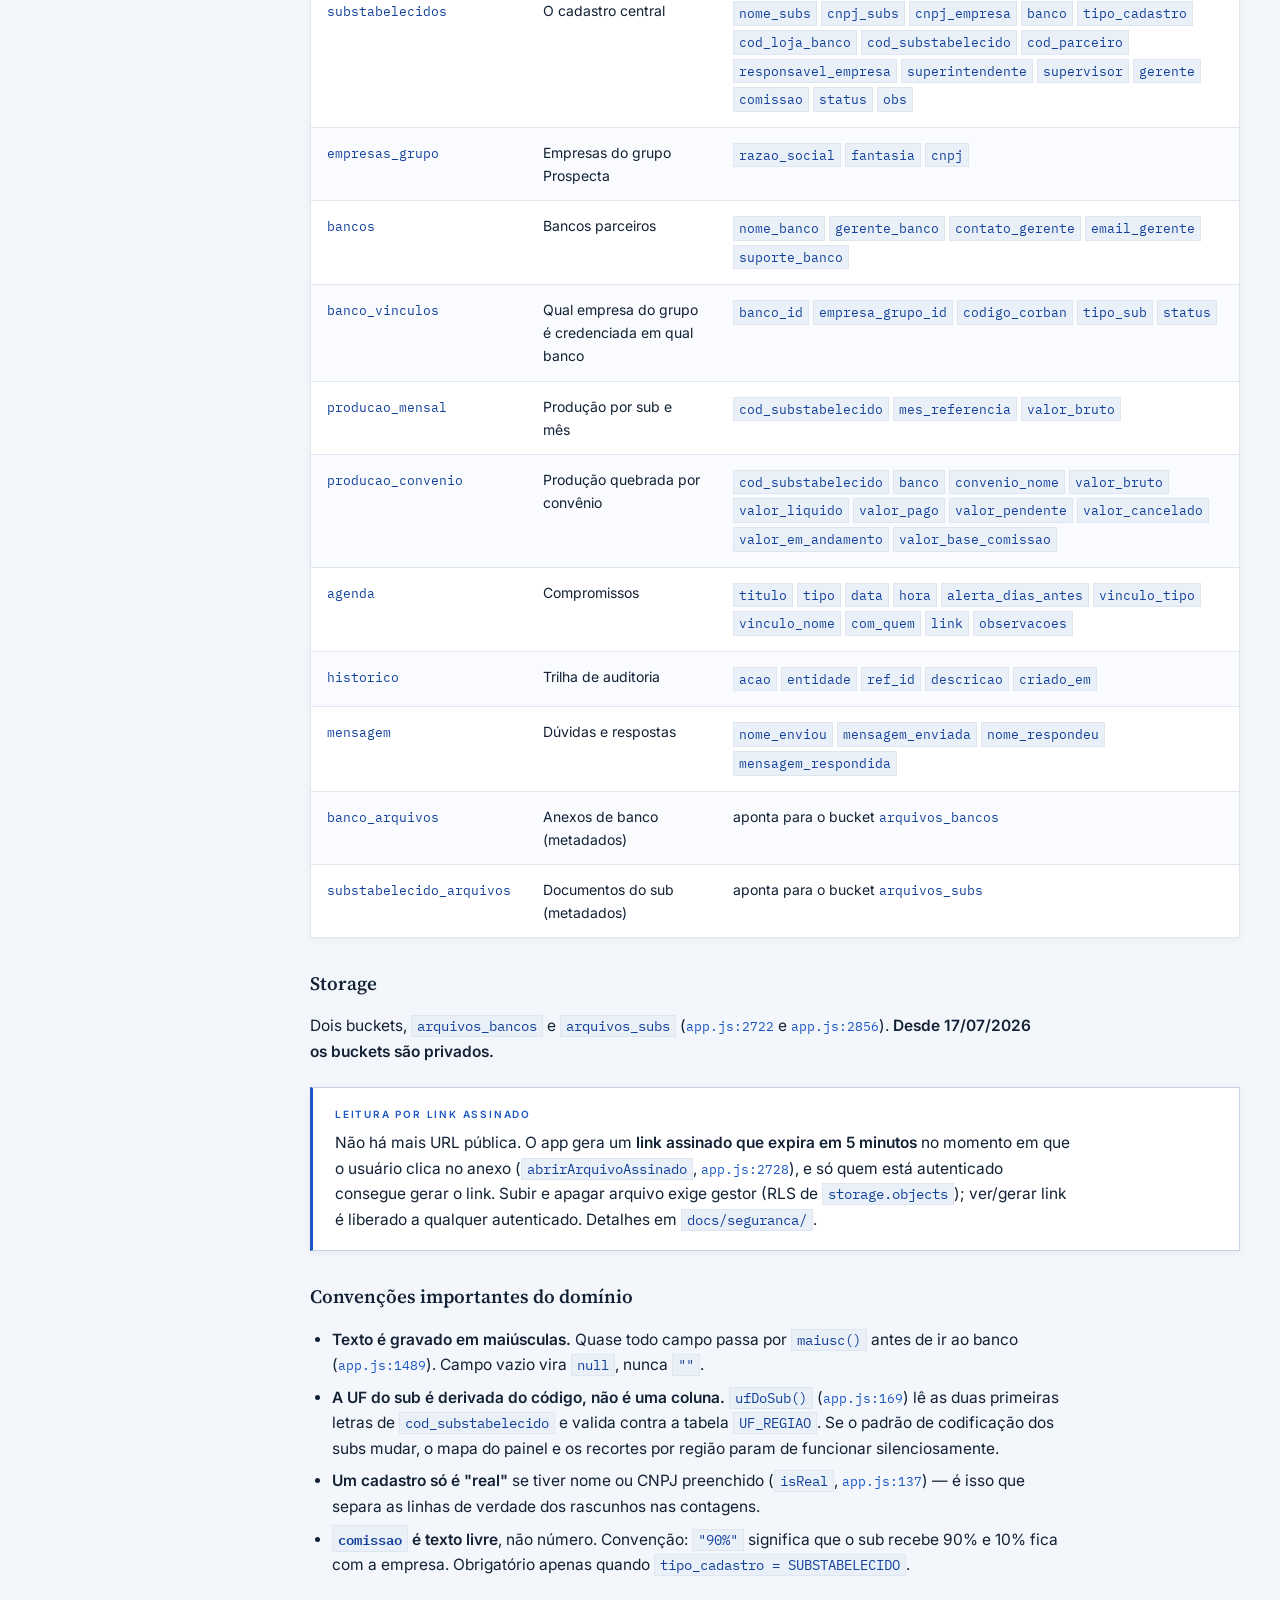
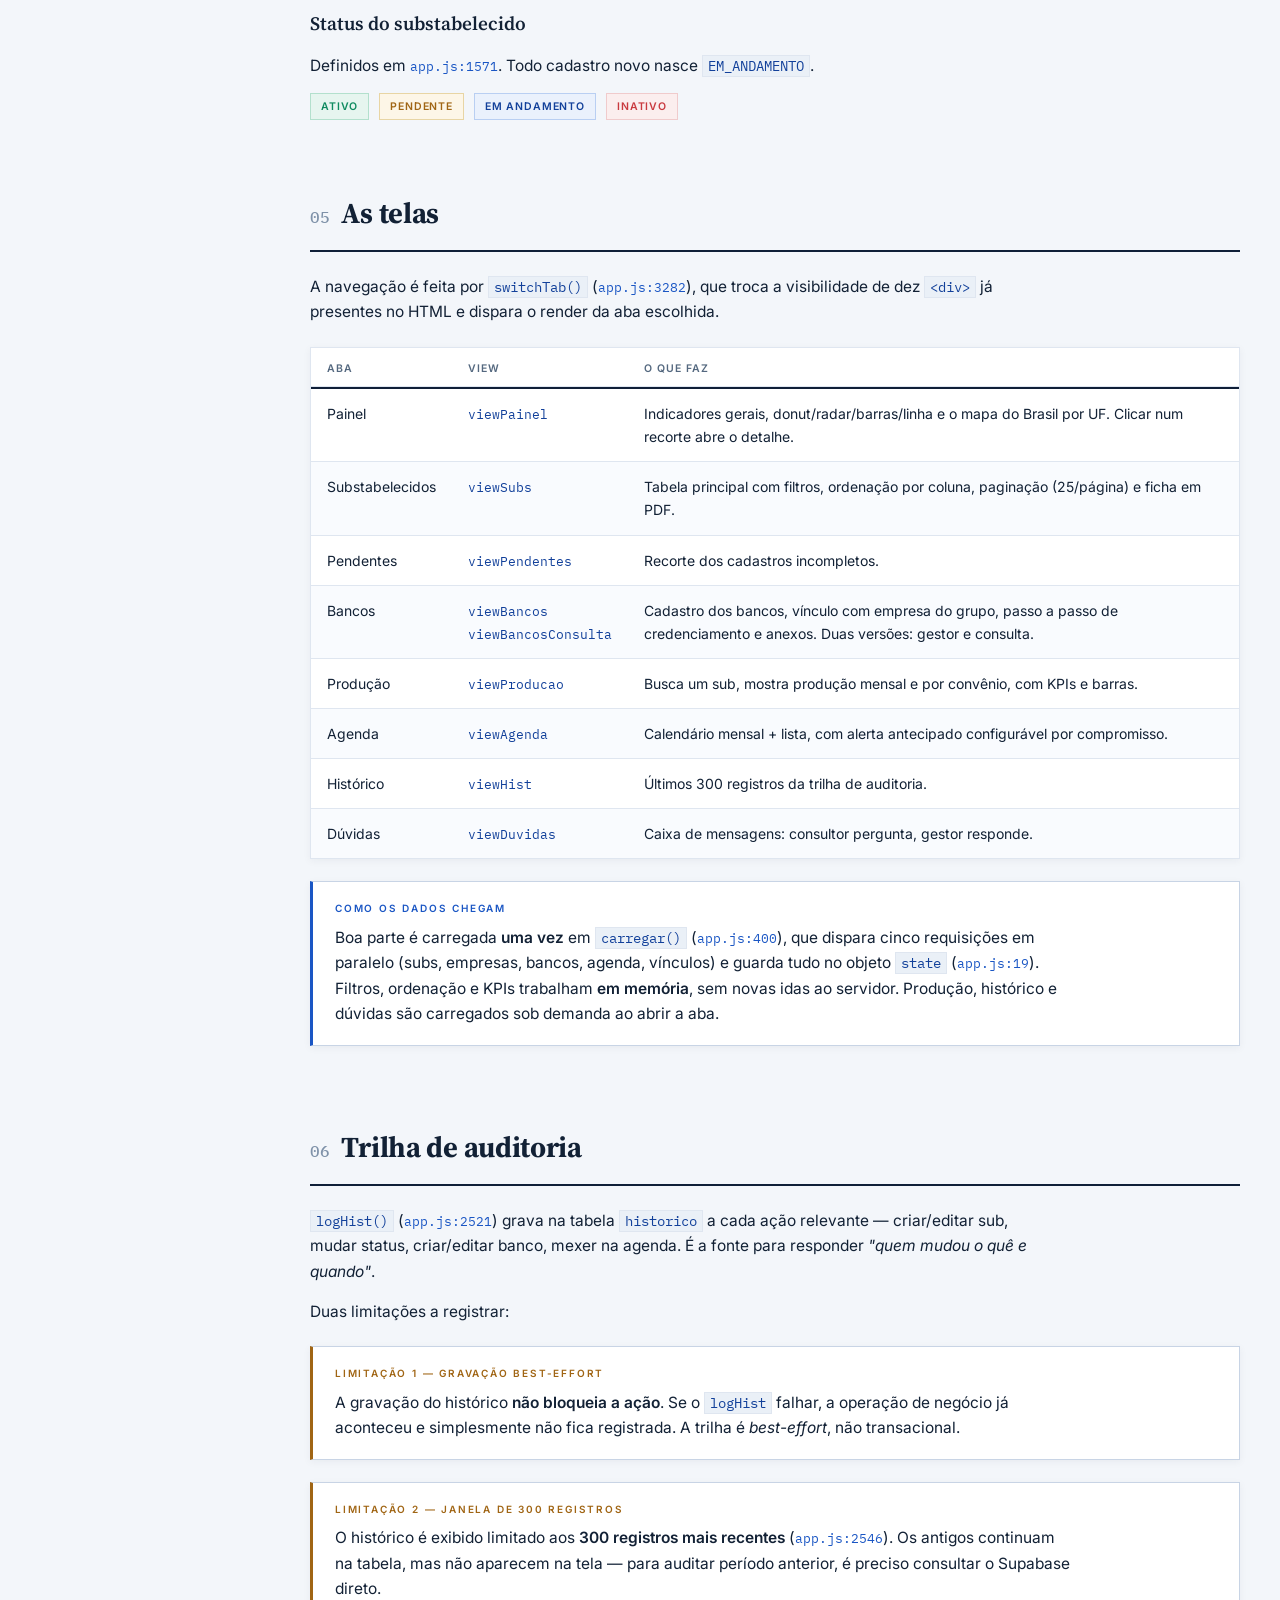
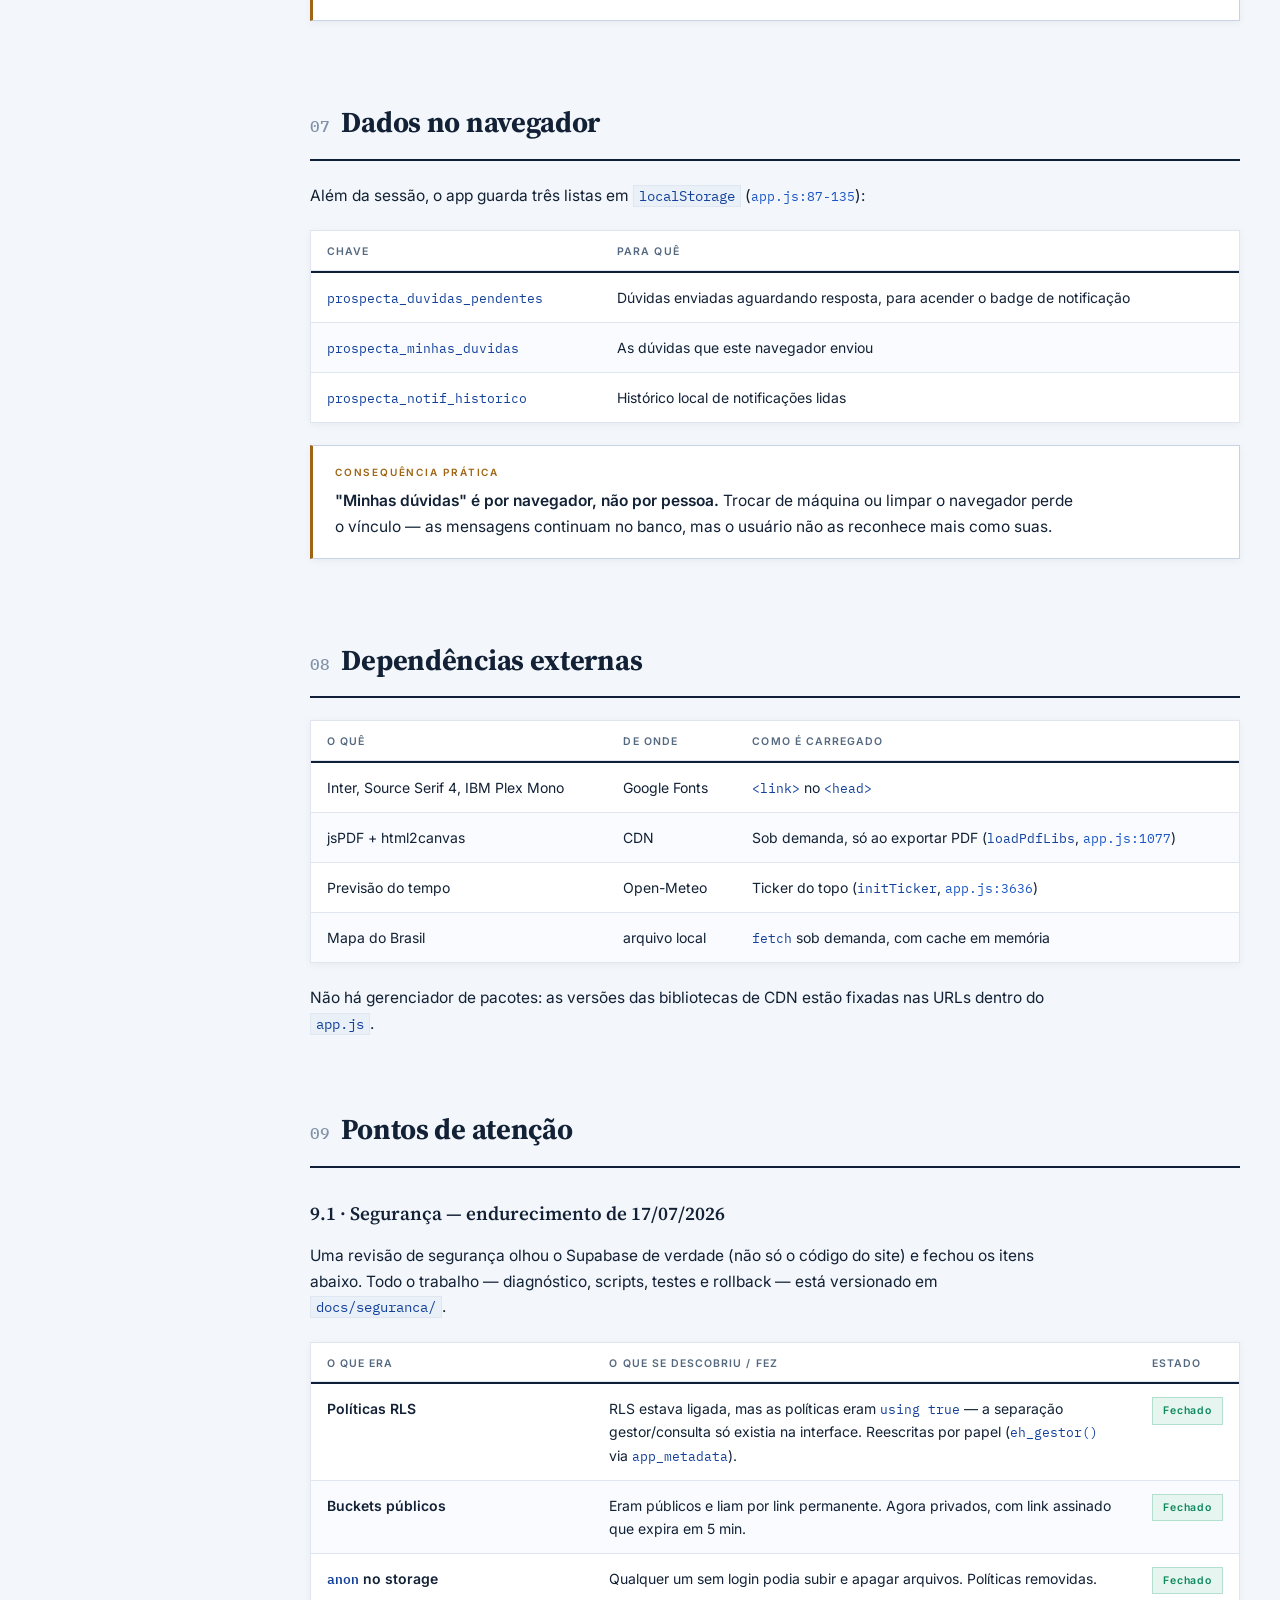
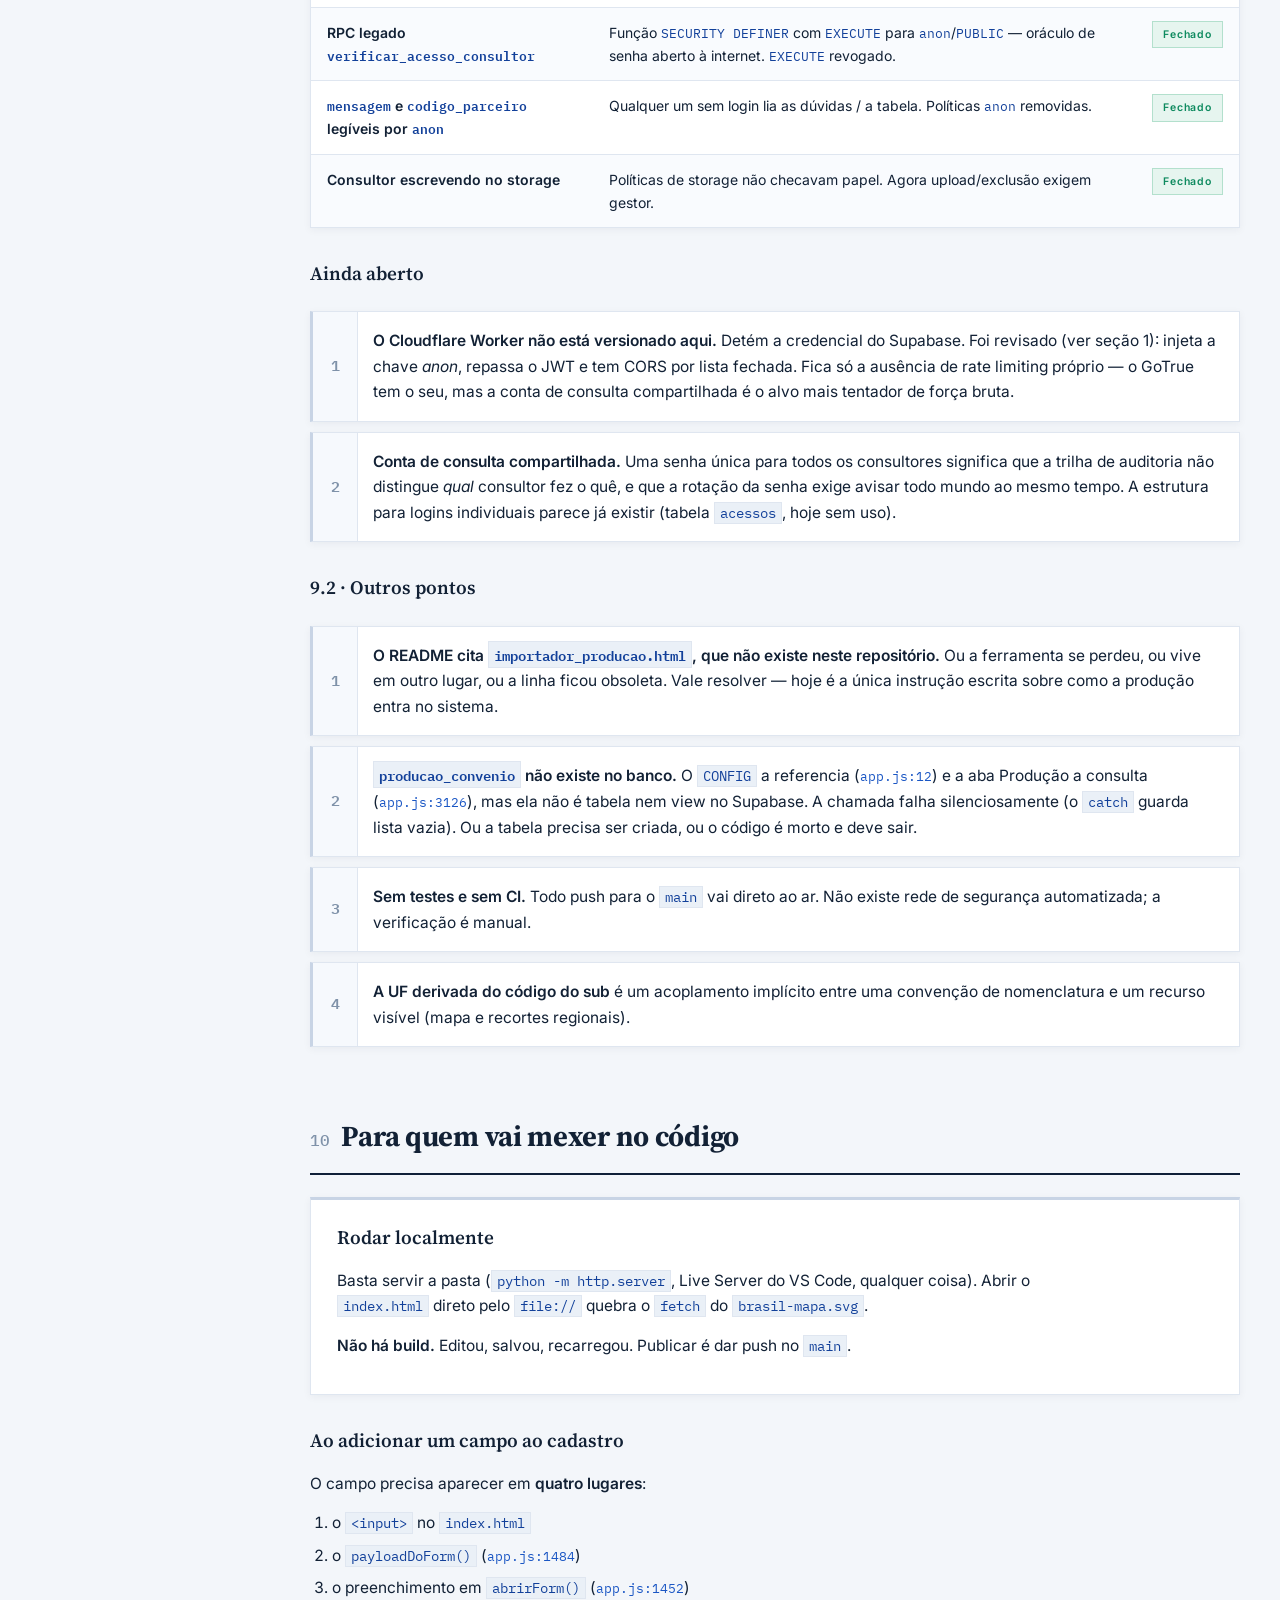
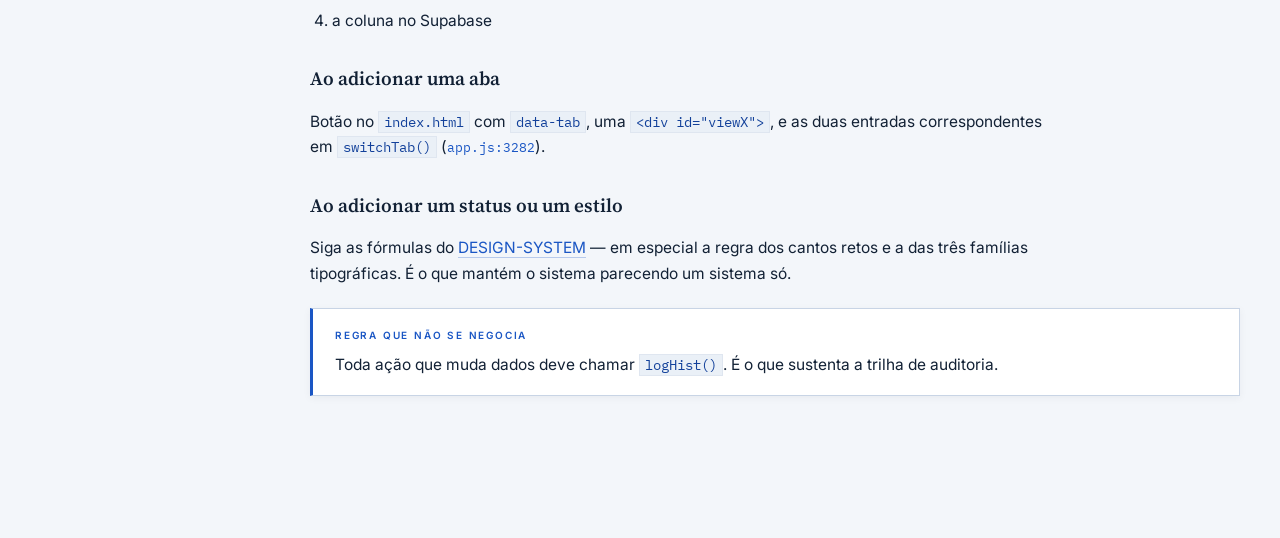
==== commit a1409d1c: "Remove SUPABASE_KEY from CONFIG and update documentation to reflect changes in authorization handlin" ====
--- a/docs/arquitetura.html
+++ b/docs/arquitetura.html
@@ -224,11 +224,11 @@
 └──────────────────────┘               │ <span class="hl">injeta a apikey</span>  │            │ <span class="hl">RLS por token</span>    │
                                        └──────────────────┘            └──────────────────┘</div>
 
-  <p>O papel do Worker é <strong>guardar a chave do Supabase</strong>. Repare em <a class="ref" href="app.js#L3">app.js:3</a>: <code>SUPABASE_KEY</code> é string vazia no código do site — quem preenche o header <code>apikey</code> real é o Worker. Por isso <code>SUPABASE_URL</code> aponta para o domínio do Worker, e não para o Supabase.</p>
-
-  <div class="note crit">
-    <span class="tag">Fora deste repositório</span>
-    <p>O <strong>código-fonte do Worker não está versionado aqui.</strong> Ele é parte essencial da arquitetura e precisa ser localizado antes de qualquer auditoria séria — é ele quem detém a credencial e decide o que passa.</p>
+  <p>O papel do Worker é <strong>guardar a chave do Supabase</strong>. No código do site <strong>não existe mais</strong> uma <code>SUPABASE_KEY</code> — ela foi removida do <code>CONFIG</code> (<a class="ref" href="app.js#L1">app.js:1-16</a>); quem preenche o header <code>apikey</code> real é o Worker. Por isso <code>SUPABASE_URL</code> aponta para o domínio do Worker, e não para o Supabase. O site envia apenas o <code>Authorization: Bearer &lt;JWT do usuário&gt;</code> (<a class="ref" href="app.js#L55">app.js:55</a>), e é esse JWT que a RLS avalia.</p>
+
+  <div class="note info">
+    <span class="tag">Worker revisado — 17/07/2026</span>
+    <p>O código do Worker foi revisado (embora não esteja versionado neste repositório). Confirmado: injeta a chave <strong>anon</strong> (nunca a <code>service_role</code>, o que preservaria a RLS), repassa o JWT do usuário intacto, aplica <strong>CORS</strong> por lista fechada de origens e libera só os caminhos <code>/rest/v1</code>, <code>/auth/v1</code> e <code>/storage/v1</code>. Pendências menores: não há rate limiting próprio (o GoTrue tem o seu).</p>
   </div>
 </section>
 
@@ -276,10 +276,10 @@
   </div>
   <p>Login é <code>password grant</code> no GoTrue; a sessão vai para <code>sessionStorage</code> e é renovada por um timer agendado um minuto antes de expirar (<a class="ref" href="app.js#L335">app.js:335</a>). Fechar o navegador encerra a sessão.</p>
 
-  <div class="note crit">
-    <span class="tag">Ponto central para a auditoria</span>
-    <p><code>entrarGestor()</code> e <code>sairGestor()</code> (<a class="ref" href="app.js#L1910">app.js:1910</a>) apenas <strong>mostram e escondem elementos da interface</strong>. Não existe — nem poderia existir de forma confiável — controle de permissão no cliente.</p>
-    <p>Quem realmente precisa impedir um consultor de gravar dados é a <strong>RLS (Row Level Security) do Supabase</strong>, avaliando o JWT de cada requisição. O código do site presume que essa RLS existe e está correta (ele até trata o caso, ver as mensagens "RLS bloqueou a exclusão" em <a class="ref" href="app.js#L2846">app.js:2846</a> e <a class="ref" href="app.js#L2971">app.js:2971</a>), mas <strong>isso não é verificável a partir deste repositório</strong>. Confirmar as políticas RLS tabela por tabela é o item número um de qualquer auditoria aqui.</p>
+  <div class="note info">
+    <span class="tag">Ponto central — RLS revisada em 17/07/2026</span>
+    <p><code>entrarGestor()</code> e <code>sairGestor()</code> (<a class="ref" href="app.js#L1910">app.js:1910</a>) apenas <strong>mostram e escondem elementos da interface</strong>. Não existe — nem poderia existir de forma confiável — controle de permissão no cliente. Quem impede um consultor de gravar dados é a <strong>RLS (Row Level Security) do Supabase</strong>, avaliando o JWT de cada requisição (as mensagens "RLS bloqueou a exclusão" em <a class="ref" href="app.js#L2846">app.js:2846</a> e <a class="ref" href="app.js#L2971">app.js:2971</a> tratam justamente esse caso).</p>
+    <p>As políticas RLS foram revisadas tabela por tabela e reescritas para separar gestor de consulta de verdade. A distinção usa o papel gravado em <code>app_metadata</code> de cada usuário (<code>role = gestor</code> ou <code>consulta</code>), lido pela função <code>public.eh_gestor()</code>. Escrita exige gestor; leitura é liberada a qualquer autenticado; <code>historico</code> é append-only. Scripts, testes e rollback em <code>docs/seguranca/</code>. Antes disso, as políticas existiam mas eram permissivas (<code>using true</code>) — a separação era só visual.</p>
   </div>
 </section>
 
@@ -307,10 +307,10 @@
   </div>
 
   <h3>Storage</h3>
-  <p>Dois buckets, <code>arquivos_bancos</code> e <code>arquivos_subs</code> (<a class="ref" href="app.js#L2723">app.js:2723</a> e <a class="ref" href="app.js#L2855">app.js:2855</a>). Os arquivos são lidos por <strong>URL pública</strong> (<code>/storage/v1/object/public/…</code>).</p>
-  <div class="note">
-    <span class="tag">Atenção</span>
-    <p>Quem tiver o link do arquivo acessa o arquivo, sem autenticação. Considerando que aqui trafegam documentos de credenciamento e CNPJs de parceiros, avaliar se esses buckets deveriam ser privados com URL assinada é um item de auditoria.</p>
+  <p>Dois buckets, <code>arquivos_bancos</code> e <code>arquivos_subs</code> (<a class="ref" href="app.js#L2722">app.js:2722</a> e <a class="ref" href="app.js#L2856">app.js:2856</a>). <strong>Desde 17/07/2026 os buckets são privados.</strong></p>
+  <div class="note info">
+    <span class="tag">Leitura por link assinado</span>
+    <p>Não há mais URL pública. O app gera um <strong>link assinado que expira em 5 minutos</strong> no momento em que o usuário clica no anexo (<code>abrirArquivoAssinado</code>, <a class="ref" href="app.js#L2728">app.js:2728</a>), e só quem está autenticado consegue gerar o link. Subir e apagar arquivo exige gestor (RLS de <code>storage.objects</code>); ver/gerar link é liberado a qualquer autenticado. Detalhes em <code>docs/seguranca/</code>.</p>
   </div>
 
   <h3>Convenções importantes do domínio</h3>
@@ -411,13 +411,33 @@
 <!-- 9 -->
 <section id="s9">
   <h2><span class="n">09</span>Pontos de atenção</h2>
-  <p>Levantados a partir da leitura do código. <strong>Nenhum deles é um problema confirmado</strong> — são as perguntas que uma auditoria precisa responder olhando também o Supabase e o Worker, que estão fora deste repositório.</p>
+
+  <h3>9.1 · Segurança — endurecimento de 17/07/2026</h3>
+  <p>Uma revisão de segurança olhou o Supabase de verdade (não só o código do site) e fechou os itens abaixo. Todo o trabalho — diagnóstico, scripts, testes e rollback — está versionado em <code>docs/seguranca/</code>.</p>
+  <div class="tablecard">
+    <table>
+      <thead><tr><th>O que era</th><th>O que se descobriu / fez</th><th>Estado</th></tr></thead>
+      <tbody>
+        <tr><td><strong>Políticas RLS</strong></td><td>RLS estava ligada, mas as políticas eram <code>using true</code> — a separação gestor/consulta só existia na interface. Reescritas por papel (<code>eh_gestor()</code> via <code>app_metadata</code>).</td><td><span class="badge ativo">Fechado</span></td></tr>
+        <tr><td><strong>Buckets públicos</strong></td><td>Eram públicos e liam por link permanente. Agora privados, com link assinado que expira em 5 min.</td><td><span class="badge ativo">Fechado</span></td></tr>
+        <tr><td><strong><code>anon</code> no storage</strong></td><td>Qualquer um sem login podia subir e apagar arquivos. Políticas removidas.</td><td><span class="badge ativo">Fechado</span></td></tr>
+        <tr><td><strong>RPC legado <code>verificar_acesso_consultor</code></strong></td><td>Função <code>SECURITY DEFINER</code> com <code>EXECUTE</code> para <code>anon</code>/<code>PUBLIC</code> — oráculo de senha aberto à internet. <code>EXECUTE</code> revogado.</td><td><span class="badge ativo">Fechado</span></td></tr>
+        <tr><td><strong><code>mensagem</code> e <code>codigo_parceiro</code> legíveis por <code>anon</code></strong></td><td>Qualquer um sem login lia as dúvidas / a tabela. Políticas <code>anon</code> removidas.</td><td><span class="badge ativo">Fechado</span></td></tr>
+        <tr><td><strong>Consultor escrevendo no storage</strong></td><td>Políticas de storage não checavam papel. Agora upload/exclusão exigem gestor.</td><td><span class="badge ativo">Fechado</span></td></tr>
+      </tbody>
+    </table>
+  </div>
+
+  <h3>Ainda aberto</h3>
   <ol class="risks">
-    <li class="top"><b>Políticas RLS</b> — o item mais importante. Toda a separação entre gestor e consulta depende delas. O cliente não protege nada.</li>
-    <li class="top"><b>O Cloudflare Worker não está versionado aqui.</b> Detém a credencial do Supabase e não há como revisar seu código, seu CORS ou seu rate limiting a partir deste repositório.</li>
-    <li class="top"><b>Buckets públicos.</b> Documentos de credenciamento acessíveis por link direto, sem autenticação.</li>
-    <li><b>Conta de consulta compartilhada.</b> Uma senha única para todos os consultores significa que a trilha de auditoria não consegue distinguir <em>qual</em> consultor fez o quê, e que a rotação da senha exige avisar todo mundo ao mesmo tempo.</li>
+    <li><b>O Cloudflare Worker não está versionado aqui.</b> Detém a credencial do Supabase. Foi revisado (ver seção 1): injeta a chave <em>anon</em>, repassa o JWT e tem CORS por lista fechada. Fica só a ausência de rate limiting próprio — o GoTrue tem o seu, mas a conta de consulta compartilhada é o alvo mais tentador de força bruta.</li>
+    <li><b>Conta de consulta compartilhada.</b> Uma senha única para todos os consultores significa que a trilha de auditoria não distingue <em>qual</em> consultor fez o quê, e que a rotação da senha exige avisar todo mundo ao mesmo tempo. A estrutura para logins individuais parece já existir (tabela <code>acessos</code>, hoje sem uso).</li>
+  </ol>
+
+  <h3>9.2 · Outros pontos</h3>
+  <ol class="risks">
     <li><b>O README cita <code>importador_producao.html</code>, que não existe neste repositório.</b> Ou a ferramenta se perdeu, ou vive em outro lugar, ou a linha ficou obsoleta. Vale resolver — hoje é a única instrução escrita sobre como a produção entra no sistema.</li>
+    <li><b><code>producao_convenio</code> não existe no banco.</b> O <code>CONFIG</code> a referencia (<a class="ref" href="app.js#L12">app.js:12</a>) e a aba Produção a consulta (<a class="ref" href="app.js#L3126">app.js:3126</a>), mas ela não é tabela nem view no Supabase. A chamada falha silenciosamente (o <code>catch</code> guarda lista vazia). Ou a tabela precisa ser criada, ou o código é morto e deve sair.</li>
     <li><b>Sem testes e sem CI.</b> Todo push para o <code>main</code> vai direto ao ar. Não existe rede de segurança automatizada; a verificação é manual.</li>
     <li><b>A UF derivada do código do sub</b> é um acoplamento implícito entre uma convenção de nomenclatura e um recurso visível (mapa e recortes regionais).</li>
   </ol>
